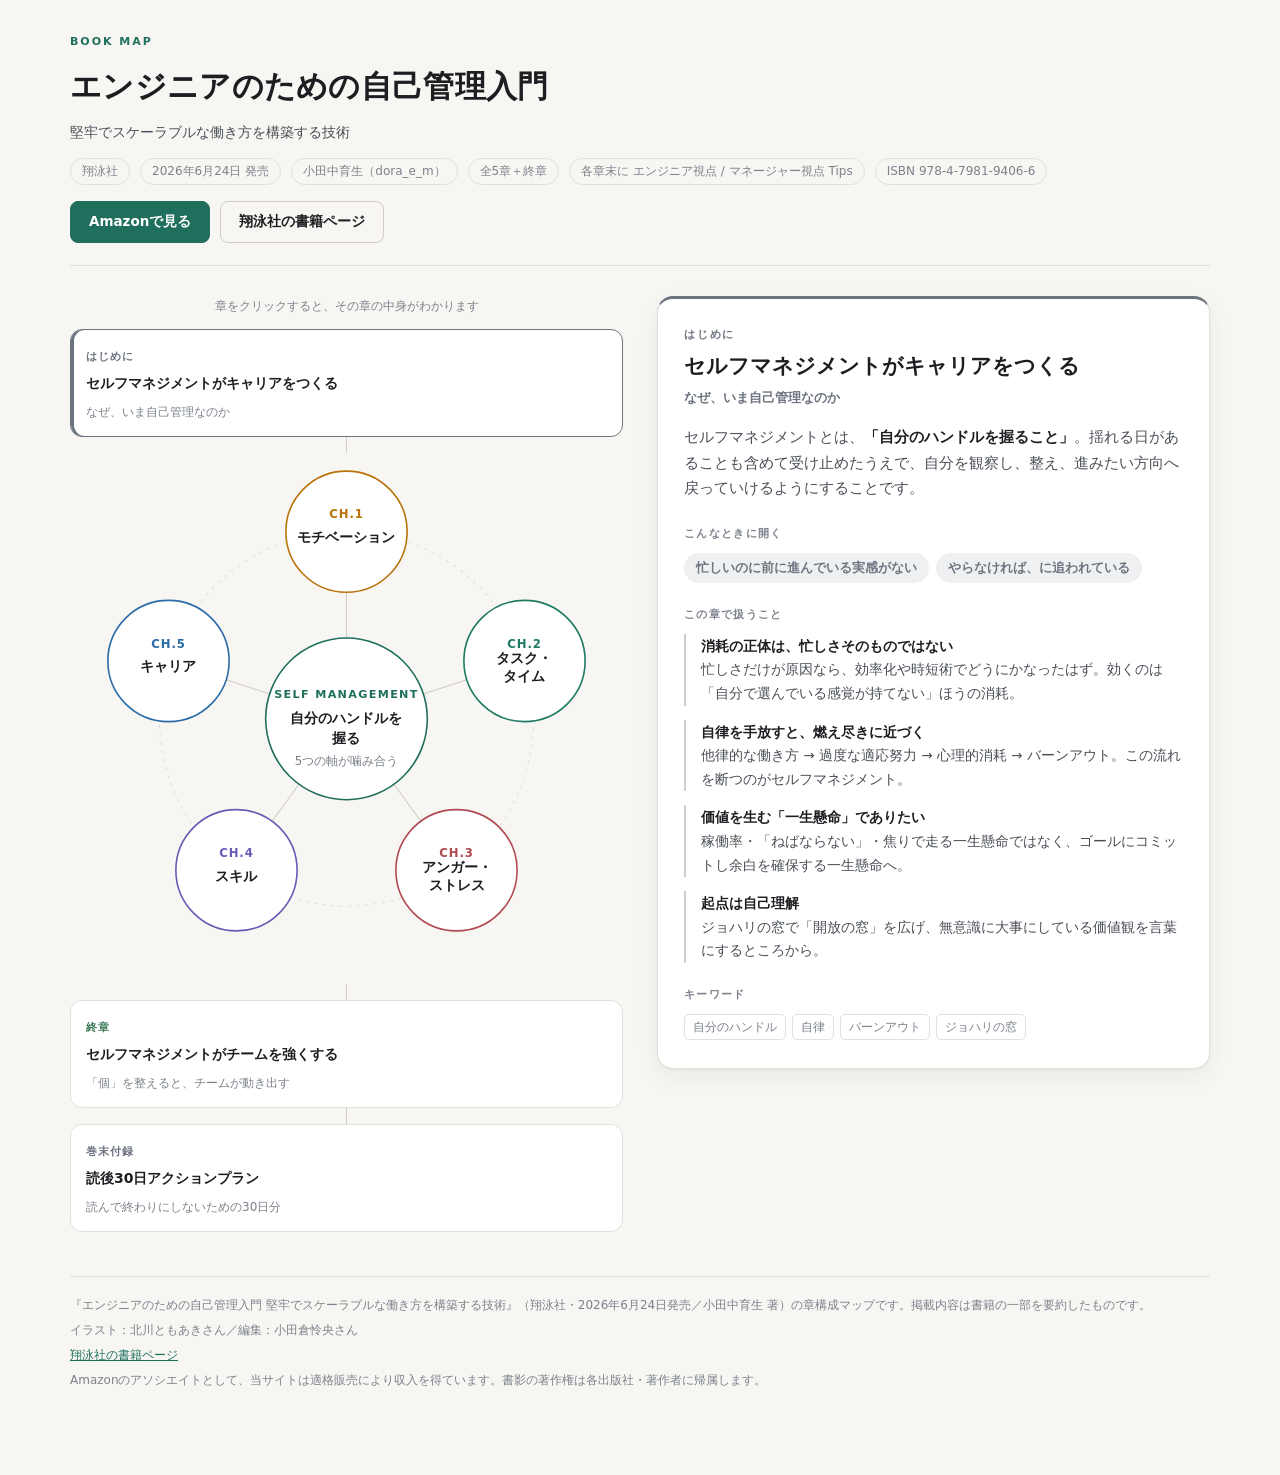
==== index.html @ 6f024fdb "各章の参考文献を掲載（各章2冊） 巻末参考文献のうち、各章の内容と最も結びつく2冊を掲載。 ISBNは国立国会図書館サーチAPIで引き、ASINに変換して 書影の実在を全件確認済み。  - 第1章 激" ====
<!doctype html>
<html lang="ja">
<head>
<meta charset="utf-8">
<meta name="viewport" content="width=device-width, initial-scale=1">
<title>エンジニアのための自己管理入門 ─ 章構成マップ</title>
<meta name="description" content="書籍『エンジニアのための自己管理入門』（翔泳社）の章構成を、クリックして辿れるマップにしました。いま一番痛いところから読む章を選べます。">
<meta property="og:type" content="website">
<meta property="og:title" content="エンジニアのための自己管理入門 ─ 章構成マップ">
<meta property="og:description" content="書籍『エンジニアのための自己管理入門』（翔泳社）の章構成を、クリックして辿れるマップにしました。いま一番痛いところから読む章を選べます。">
<meta name="twitter:card" content="summary_large_image">
<style>
  :root {
    --bg: #f7f6f3;
    --panel: #ffffff;
    --ink: #1c1e21;
    --ink-mid: #4a4f57;
    --ink-soft: #7c828c;
    --line: #e2e0da;
    --line-strong: #cfccc3;
    --accent: #1f6f5c;
    --shadow: 0 1px 2px rgba(28,30,33,.05), 0 8px 24px rgba(28,30,33,.06);

    --c1: #b97309;
    --c2: #1f7a63;
    --c3: #b04a52;
    --c4: #6a5bb5;
    --c5: #2b6ca8;
    --c0: #6d7480;
    --c6: #3d7a55;
  }
  @media (prefers-color-scheme: dark) {
    :root {
      --bg: #16181b;
      --panel: #1e2125;
      --ink: #eceef1;
      --ink-mid: #b8bec7;
      --ink-soft: #868d98;
      --line: #2e3339;
      --line-strong: #3d444c;
      --accent: #5fbfa3;
      --shadow: 0 1px 2px rgba(0,0,0,.3), 0 8px 24px rgba(0,0,0,.35);

      --c1: #e2a552;
      --c2: #5cbba0;
      --c3: #e08b92;
      --c4: #a496e8;
      --c5: #6faede;
      --c0: #a2a9b4;
      --c6: #79bd94;
    }
  }

  * { box-sizing: border-box; }
  html, body { margin: 0; padding: 0; }
  body {
    background: var(--bg);
    color: var(--ink);
    font-family: "Hiragino Kaku Gothic ProN", "Hiragino Sans", "Yu Gothic", "Noto Sans JP", system-ui, sans-serif;
    line-height: 1.75;
    -webkit-font-smoothing: antialiased;
  }

  .wrap { max-width: 1180px; margin: 0 auto; padding: 32px 20px 80px; }

  /* ---------- header ---------- */
  header { border-bottom: 1px solid var(--line); padding-bottom: 22px; margin-bottom: 30px; }
  .eyebrow {
    font-size: 11px; letter-spacing: .18em; text-transform: uppercase;
    color: var(--accent); font-weight: 700; margin: 0 0 8px;
  }
  h1 { font-size: clamp(22px, 3.4vw, 31px); margin: 0 0 6px; letter-spacing: .01em; }
  .tagline { color: var(--ink-mid); font-size: 14px; margin: 0 0 14px; }
  .meta { display: flex; flex-wrap: wrap; gap: 8px 10px; font-size: 12px; color: var(--ink-soft); }
  .meta span { border: 1px solid var(--line); border-radius: 999px; padding: 2px 11px; }

  .cta { display: flex; flex-wrap: wrap; gap: 10px; margin-top: 16px; }
  .btn {
    display: inline-block; text-decoration: none; font-size: 13.5px; font-weight: 600;
    padding: 8px 18px; border-radius: 8px;
    border: 1px solid var(--line-strong); color: var(--ink);
    transition: border-color .15s, transform .15s;
  }
  .btn:hover { border-color: var(--ink-soft); transform: translateY(-1px); }
  .btn-primary { background: var(--accent); border-color: var(--accent); color: #fff; }
  .btn-primary:hover { border-color: var(--accent); filter: brightness(1.08); }

  /* ---------- 引用書籍カード ---------- */
  .refs { display: grid; gap: 12px; margin: 0; padding: 0; list-style: none; }
  .ref {
    display: grid; grid-template-columns: 54px minmax(0,1fr); gap: 13px; align-items: start;
    text-decoration: none; color: inherit;
    border: 1px solid var(--line); border-radius: 10px; padding: 11px 13px;
    transition: border-color .15s, transform .15s;
  }
  .ref:hover { border-color: var(--dc); transform: translateY(-1px); }
  .ref img {
    width: 54px; height: auto; display: block; border-radius: 3px;
    background: var(--line);
    box-shadow: 0 1px 4px rgba(0,0,0,.18);
  }
  .ref-body { min-width: 0; }
  .ref-body > span { display: block; }
  .ref-title { font-size: 13.5px; font-weight: 600; line-height: 1.5; }
  .ref-by { font-size: 12px; color: var(--ink-soft); margin-top: 2px; }
  .ref-note { font-size: 12.5px; color: var(--ink-mid); margin-top: 5px; }
  .ref-go { font-size: 11.5px; color: var(--dc); font-weight: 600; margin-top: 5px; }
  .refs-none { font-size: 12.5px; color: var(--ink-soft); margin: 0; }

  /* ---------- layout ---------- */
  .cols { display: grid; grid-template-columns: minmax(0,1fr) minmax(0,1fr); gap: 34px; align-items: start; }
  @media (max-width: 900px) { .cols { grid-template-columns: 1fr; gap: 26px; } }

  .hint { font-size: 12px; color: var(--ink-soft); text-align: center; margin: 0 0 12px; }

  /* ---------- bookend pills ---------- */
  .bookend {
    display: block; width: 100%; text-align: left; cursor: pointer;
    background: var(--panel); border: 1px solid var(--line); border-radius: 12px;
    padding: 11px 15px; font: inherit; color: var(--ink);
    transition: border-color .15s, transform .15s;
  }
  .bookend:hover { border-color: var(--line-strong); transform: translateY(-1px); }
  .bookend[aria-pressed="true"] { border-color: var(--be); box-shadow: inset 3px 0 0 var(--be); }
  .bookend .bk-label { font-size: 11px; letter-spacing: .1em; color: var(--be); font-weight: 700; }
  .bookend .bk-title { font-size: 14px; font-weight: 600; }
  .bookend .bk-sub { font-size: 12px; color: var(--ink-soft); }
  .connector { width: 1px; height: 16px; background: var(--line-strong); margin: 0 auto; }

  /* ---------- svg map ---------- */
  .map { width: 100%; height: auto; display: block; overflow: visible; }
  .node { cursor: pointer; }
  .node .disc {
    fill: var(--panel); stroke: var(--nc); stroke-width: 1.5;
    transition: stroke-width .15s, fill .15s;
  }
  .node:hover .disc { stroke-width: 3; }
  .node.is-active .disc { fill: var(--nc); stroke-width: 3; }
  .node .num { fill: var(--nc); font-size: 11px; font-weight: 700; letter-spacing: .08em; }
  .node .name { fill: var(--ink); font-size: 13.5px; font-weight: 600; }
  .node.is-active .num, .node.is-active .name { fill: #fff; }
  .node:focus { outline: none; }
  .node:focus-visible .disc { stroke: var(--ink); stroke-width: 3; }
  .spoke { stroke: var(--line-strong); stroke-width: 1; }
  .spoke.is-active { stroke: var(--nc); stroke-width: 2; }
  .hub-ring { fill: none; stroke: var(--line); stroke-width: 1; stroke-dasharray: 3 5; }
  .hub-disc { fill: var(--panel); stroke: var(--accent); stroke-width: 1.5; }
  .hub-t1 { fill: var(--accent); font-size: 10.5px; font-weight: 700; letter-spacing: .12em; }
  .hub-t2 { fill: var(--ink); font-size: 13px; font-weight: 600; }
  .hub-t3 { fill: var(--ink-soft); font-size: 11px; }
  text { text-anchor: middle; dominant-baseline: middle; font-family: inherit; }

  /* ---------- detail panel ---------- */
  .detail {
    background: var(--panel); border: 1px solid var(--line); border-radius: 16px;
    padding: 26px 26px 28px; box-shadow: var(--shadow);
    border-top: 3px solid var(--dc);
  }
  @media (max-width: 900px) { .detail { padding: 22px 18px 24px; } }
  .d-label { font-size: 11px; letter-spacing: .16em; font-weight: 700; color: var(--dc); margin: 0 0 4px; }
  .d-title { font-size: 21px; margin: 0 0 2px; }
  .d-catch { font-size: 13px; color: var(--dc); margin: 0 0 16px; font-weight: 600; }
  .d-lead { font-size: 14.5px; color: var(--ink-mid); margin: 0 0 20px; }
  .d-lead strong { color: var(--ink); font-weight: 600; }

  .d-h { font-size: 11px; letter-spacing: .12em; font-weight: 700; color: var(--ink-soft); margin: 22px 0 10px; }
  .d-h:first-of-type { margin-top: 0; }

  .chips { display: flex; flex-wrap: wrap; gap: 7px; margin: 0 0 4px; padding: 0; list-style: none; }
  .chips li {
    font-size: 12.5px; padding: 4px 12px; border-radius: 999px;
    background: color-mix(in srgb, var(--dc) 11%, transparent);
    color: var(--dc); font-weight: 600;
  }

  .points { list-style: none; margin: 0; padding: 0; display: grid; gap: 14px; }
  .points li { padding-left: 15px; border-left: 2px solid color-mix(in srgb, var(--dc) 35%, transparent); }
  .points b { display: block; font-size: 14px; font-weight: 600; }
  .points span { display: block; font-size: 13.5px; color: var(--ink-mid); }

  .tags { display: flex; flex-wrap: wrap; gap: 6px; margin: 0; padding: 0; list-style: none; }
  .tags li {
    font-size: 11.5px; color: var(--ink-soft);
    border: 1px solid var(--line); border-radius: 5px; padding: 2px 8px;
  }

  .quote {
    margin: 20px 0 0; padding: 13px 16px; font-size: 13.5px; color: var(--ink-mid);
    background: color-mix(in srgb, var(--dc) 7%, transparent);
    border-radius: 10px;
  }
  .quote::before { content: "“"; color: var(--dc); font-weight: 700; margin-right: 2px; }
  .quote::after { content: "”"; color: var(--dc); font-weight: 700; margin-left: 2px; }

  footer {
    margin-top: 44px; padding-top: 18px; border-top: 1px solid var(--line);
    font-size: 12px; color: var(--ink-soft);
  }
  footer p { margin: 0 0 4px; }
  footer a { color: var(--accent); }
</style>
</head>
<body>
<div class="wrap">

<header>
  <p class="eyebrow">Book Map</p>
  <h1>エンジニアのための自己管理入門</h1>
  <p class="tagline">堅牢でスケーラブルな働き方を構築する技術</p>
  <div class="meta">
    <span>翔泳社</span>
    <span>2026年6月24日 発売</span>
    <span>小田中育生（dora_e_m）</span>
    <span>全5章＋終章</span>
    <span>各章末に エンジニア視点 / マネージャー視点 Tips</span>
    <span>ISBN 978-4-7981-9406-6</span>
  </div>
  <div class="cta">
    <a class="btn btn-primary" id="buyLink" href="#" rel="noopener">Amazonで見る</a>
    <a class="btn" href="https://www.shoeisha.co.jp/book/detail/9784798194066" rel="noopener">翔泳社の書籍ページ</a>
  </div>
</header>

<div class="cols">
  <!-- ============ 左：構造マップ ============ -->
  <div>
    <p class="hint">章をクリックすると、その章の中身がわかります</p>

    <button class="bookend" data-key="intro" aria-pressed="false" style="--be: var(--c0)">
      <span class="bk-label">はじめに</span><br>
      <span class="bk-title">セルフマネジメントがキャリアをつくる</span><br>
      <span class="bk-sub">なぜ、いま自己管理なのか</span>
    </button>
    <div class="connector"></div>

    <svg class="map" viewBox="0 0 520 500" role="group" aria-label="第1章から第5章の関係図">
      <circle class="hub-ring" cx="260" cy="250" r="176"/>
      <g id="spokes"></g>

      <circle class="hub-disc" cx="260" cy="250" r="76"/>
      <text class="hub-t1" x="260" y="228">SELF MANAGEMENT</text>
      <text class="hub-t2" x="260" y="250">自分のハンドルを</text>
      <text class="hub-t2" x="260" y="269">握る</text>
      <text class="hub-t3" x="260" y="290">5つの軸が噛み合う</text>

      <g id="nodes"></g>
    </svg>

    <div class="connector"></div>
    <button class="bookend" data-key="final" aria-pressed="false" style="--be: var(--c6)">
      <span class="bk-label">終章</span><br>
      <span class="bk-title">セルフマネジメントがチームを強くする</span><br>
      <span class="bk-sub">「個」を整えると、チームが動き出す</span>
    </button>
    <div class="connector"></div>
    <button class="bookend" data-key="appendix" aria-pressed="false" style="--be: var(--c0)">
      <span class="bk-label">巻末付録</span><br>
      <span class="bk-title">読後30日アクションプラン</span><br>
      <span class="bk-sub">読んで終わりにしないための30日分</span>
    </button>
  </div>

  <!-- ============ 右：詳細 ============ -->
  <div>
    <article class="detail" id="detail" aria-live="polite"></article>
  </div>
</div>

<footer>
  <p>『エンジニアのための自己管理入門 堅牢でスケーラブルな働き方を構築する技術』（翔泳社・2026年6月24日発売／小田中育生 著）の章構成マップです。掲載内容は書籍の一部を要約したものです。</p>
  <p>イラスト：北川ともあきさん／編集：小田倉怜央さん</p>
  <p><a href="https://www.shoeisha.co.jp/book/detail/9784798194066" rel="noopener">翔泳社の書籍ページ</a></p>
  <p>Amazonのアソシエイトとして、当サイトは適格販売により収入を得ています。書影の著作権は各出版社・著作者に帰属します。</p>
</footer>

</div>

<script>
/* ============================================================
   Amazon リンク
   ------------------------------------------------------------
   AMAZON_TAG を空文字にすると、タグなしの通常リンクになります。
   ============================================================ */
const AMAZON_TAG = "doraem00-22";
const BOOK_ASIN  = "4798194069";   // エンジニアのための自己管理入門

const amazonUrl = asin =>
  `https://www.amazon.co.jp/dp/${asin}` + (AMAZON_TAG ? `?tag=${AMAZON_TAG}` : "");
const coverUrl = asin =>
  `https://m.media-amazon.com/images/P/${asin}.09._SCLZZZZZZZ_.jpg`;

document.getElementById("buyLink").href = amazonUrl(BOOK_ASIN);

/* ============================================================
   各章の背景にある本
   ------------------------------------------------------------
   asin  … Amazon の商品URL末尾 (/dp/XXXXXXXXXX)。書影もこれで引きます
   note  … その章とどう繋がるかの一行
   ============================================================ */
const REFS = {
  ch1: [
    { asin: "4760822836", title: "激動社会の中の自己効力",
      by: "アルバート・バンデューラ 編／本明寛・野口京子 監訳（金子書房）",
      note: "「自分にはできる」という感覚が行動を決める。モチベーションを扱う土台になる自己効力感の原典。" },
    { asin: "479818473X", title: "アジャイルチームによる目標づくりガイドブック",
      by: "小田中育生 著（翔泳社）",
      note: "著者の前著。個人OKRに自分のWillを紐づける話は、ここから地続き。" }
  ],
  ch2: [
    { asin: "4822281116", title: "ゆとりの法則 ─ 誰も書かなかったプロジェクト管理の誤解",
      by: "トム・デマルコ 著／伊豆原弓 訳（日経BP）",
      note: "「余白は怠惰ではない。変化に追随するための投資である」— 余白のデザインの下敷き。" },
    { asin: "4001141272", title: "モモ",
      by: "ミヒャエル・エンデ 著／大島かおり 訳（岩波少年文庫）",
      note: "時間どろぼうに時間を奪われる物語。「時間がない」の正体を考える出発点。" }
  ],
  ch3: [
    { asin: "4760838090", title: "理性感情行動療法",
      by: "アルバート・エリス 著／野口京子 訳（金子書房）",
      note: "出来事と受け取り方を切り分けるABC理論の原典。感情の出どころを探る章の背骨。" },
    { asin: "4794221789", title: "マインドセット ─「やればできる!」の研究",
      by: "キャロル・S・ドゥエック 著／今西康子 訳（草思社）",
      note: "しなやかマインドセット。失敗を認めたうえで戻ってこられる、レジリエンスの考え方につながる。" }
  ],
  ch4: [
    { asin: "4274067939", title: "情熱プログラマー ─ ソフトウェア開発者の幸せな生き方",
      by: "チャド・ファウラー 著／でびあんぐる 監訳（オーム社）",
      note: "学び続ける姿勢を、キャリアの実践として描いた一冊。「なんで動くんだっけ？」を問い続ける態度。" },
    { asin: "4814401140", title: "エンジニアリング統括責任者の手引き ─ 組織を成功に導く技術リーダーシップ",
      by: "Will Larson 著／島田浩二 訳（オライリー・ジャパン）",
      note: "スキルの階段を上がった先で何が待つか。段階が上がるほど不安が増す構造を、役割の側から捉え直せる。" }
  ],
  ch5: [
    { asin: "4782800843", title: "状況に埋め込まれた学習 ─ 正統的周辺参加",
      by: "ジーン・レイヴ／エティエンヌ・ウェンガー 著／佐伯胖 訳（産業図書）",
      note: "学びは共同体への参加として起きる。他者との関わりがキャリアを形づくる、という見方の出どころ。" },
    { asin: "4413096843", title: "自分の中に毒を持て ─ あなたは“常識人間”を捨てられるか",
      by: "岡本太郎 著（青春出版社）",
      note: "安全な道を選ばず、危険なほうへ賭ける。川下り型のキャリアに要る「飛び込む勇気」の書。" }
  ],
  final: [
    { asin: "4798168793", title: "アジャイルなチームをつくるふりかえりガイドブック",
      by: "森一樹 著（翔泳社）",
      note: "チームの自己管理力を高める中心にあるのが、ふりかえり。その実践の手引き。" }
  ],
  intro: [], appendix: []
};

const CHAPTERS = [
  {
    key: "ch1", n: 1, color: "var(--c1)",
    label: "第 1 章", short: "モチベーション",
    title: "モチベーションマネジメント",
    catch: "ワクワクを燃料に、成長ループを回す",
    lead: "モチベーションは「上がるもの」ではなく<strong>「取り扱うもの」</strong>。精神論ではなく、成果の“質”を左右する土台として扱います。",
    when: ["やる気が出ない", "何のために頑張っているか見えない"],
    points: [
      ["量ではなく「質」に効く", "決められた作業をこなすだけならモチベーションはあまり効かない。正解のない問いを解き、学び続け、協働する仕事だからこそ燃料が要る。"],
      ["源泉は人それぞれ、状況でも変わる", "内発（好奇心・成長実感・意味・自律）と外発（報酬・承認・評価）。ERG理論のとおり、置かれた状況でも引っぱられる欲求は動く。"],
      ["サイクルとして設計する", "目的 → 誘引 → 摩擦 → ふりかえり。上がるのを待つのではなく、続く仕組みをつくる。"],
      ["明日からのTips", "欲求を言葉にする／個人OKRに自分のWillを紐づける／小さなWinを設計する。"]
    ],
    tags: ["内発的動機", "外発的動機", "ERG理論", "個人OKR", "小さなWin"]
  },
  {
    key: "ch2", n: 2, color: "var(--c2)",
    label: "第 2 章", short: "タスク・タイム",
    title: "タスク・タイムマネジメント",
    catch: "余白をデザインする技術",
    lead: "タイムマネジメントは時間術ではなく<strong>「余白のデザイン」</strong>。燃料があっても、道が渋滞していれば前に進めません。",
    when: ["時間が奪われている", "一日終わって何もやり遂げていない"],
    points: [
      ["道が渋滞する3つの要因", "予定で埋め尽くされた一日／兼務によるスイッチングコスト／止まらないチャットの割り込み。"],
      ["時間どろぼうは、外からも内からも来る", "外＝あなぼこ小僧・ピコピコ忍者・ツァイガルニク夫。内＝居座りゴブリン・スクロール魔女・チリ積婆。"],
      ["退治法は2系統", "外には環境設計（通知オフの時間・カレンダーのデフラグ・WIP＝1）、内には習慣設計（タイムボクシング・タスクの細分化・やめる勇気）。"],
      ["リソース効率 vs フロー効率", "稼働率100%を追うと変化で一気に詰まる。WIPを絞り余白を残すほうが、長距離では結果として速い。"],
      ["余白が生む3つの価値", "変化への適応／創造性の獲得／燃え尽きの回避。生まれた余白を、また新しいタスクで埋めない。"],
      ["本にある武器", "GTD（5ステップ）／アイゼンハワーマトリクス／移譲（6ステップ）。"]
    ],
    tags: ["余白のデザイン", "WIP", "フロー効率", "カレンダーのデフラグ", "GTD", "アイゼンハワーマトリクス"],
    quote: "余白は怠惰ではない。変化に追随するための投資である（T. デマルコ『ゆとりの法則』）"
  },
  {
    key: "ch3", n: 3, color: "var(--c3)",
    label: "第 3 章", short: "アンガー・ストレス",
    title: "アンガー・ストレスマネジメント",
    catch: "ゴキゲンと、しなやかな回復力",
    lead: "怒りとストレスは表裏一体。<strong>短期の感情の反応</strong>と<strong>中長期の心身の状態</strong>、どちらも「自己調整」という同じゴールを向いています。",
    when: ["イライラしやすい", "燃え尽きそう", "休んでも回復しない"],
    points: [
      ["怒りは二次感情である", "怒りの前には必ず一次感情がある。悲しみ・失望・不安・無力感。だから問う——「怒りの奥で、何が傷ついた？」"],
      ["感情の出どころを探る", "ABC理論で出来事と受け取り方を切り分け、リフレーミングで捉え直す。突き動かされそうなら、まず6秒待つ。"],
      ["コーピングは2種類", "問題焦点型（優先度の見直し・話し合い・リソース調整）と情動焦点型（深呼吸・音楽・雑談・書き出す）。高ぶっているときは、まず情動焦点型から。"],
      ["レジリエンスは鋼ではなく、竹", "何があっても動じない強さではなく、辛さや失敗を認めたうえで元に戻れるしなやかさ。"],
      ["ゴキゲンは戦略である", "拡張形成理論のとおり、ポジティブ感情は思考と行動の幅を広げる。心理的安全性は“ぬるま湯”ではなく、率直に話し健全に衝突できる土壌。"],
      ["燃え尽きの兆候を知る", "消耗／シニシズム／効力感の低下。効率化したのに消耗している人ほど、ここが効く。"]
    ],
    tags: ["二次感情", "6秒ルール", "ABC理論", "リフレーミング", "コーピング", "レジリエンス", "拡張形成理論"]
  },
  {
    key: "ch4", n: 4, color: "var(--c4)",
    label: "第 4 章", short: "スキル",
    title: "スキルマネジメント",
    catch: "学び続ける姿勢を整える",
    lead: "私たちは学び続ける生き物。ただし<strong>成長は直線ではありません</strong>。停滞も不安も、進んでいる証として扱えるようにします。",
    when: ["学びが積み上がらない", "手応えがない", "AIに頼ると学べない気がする"],
    points: [
      ["プラトー（高原状態）も成長の一部", "成果は出ているのに手応えがない時期は誰にでも訪れる。学ぶほど、知らないことが増えていく。"],
      ["学習の5段階で現在地を知る", "無意識的無能 → 意識的無能 → 意識的有能 → 無意識的有能 → 伝授可能な熟達。段階が上がるほど自信は揺らぐ（ダニング＝クルーガー効果）。"],
      ["AI時代こそ「なんで動くんだっけ？」", "答えが速く手に入るからこそ、問いを立てる側に回る。"],
      ["成長を仕組み化する", "把握 → 目標 → 実践 → ふりかえり。"],
      ["学びを阻む8つの壁", "忙しさ／情報過多／人間関係／変化への抵抗／感情／意味づけ／エネルギー／組織文化。この壁を越えるとき、第1〜3章のマネジメントが効いてくる。"]
    ],
    tags: ["プラトー", "学習の5段階", "ダニング＝クルーガー効果", "ふりかえり", "8つの壁"]
  },
  {
    key: "ch5", n: 5, color: "var(--c5)",
    label: "第 5 章", short: "キャリア",
    title: "キャリアマネジメント",
    catch: "羅針盤を片手に、自分の旅路を歩む",
    lead: "キャリアは固定された目的地ではなく、<strong>進む過程で形を変える生きた羅針盤</strong>。「10年後どうなりたいか」に詰まる人のための章です。",
    when: ["この先どうしたいか分からない", "転職・役割変更で軸が揺らいでいる"],
    points: [
      ["キャリアを描く、2つの型", "山登り型（目標から逆算し計画的に登る）と川下り型（流れに乗り、訪れた機会を掴む）。優劣はなく、フェーズによって行き来する。"],
      ["偶然をチャンスに変える5つの行動特性", "計画的偶発性理論（Krumboltzら）— 好奇心・持続性・柔軟性・楽観性・リスクを取る。偶然は待っていても訪れない。"],
      ["キャリアの軸は、自分の中にある", "スキル（Can）／価値観（大切にしたいこと）／動機（Will）。方向が途中で変わるのは、悪いことじゃない。"],
      ["他者との関わりが形をつくる", "マネージングアップ、正統的周辺参加。キャリアは一人では織り上がらない。"],
      ["立てて、定期点検する", "キャリアのOKRを置き、シングルループ／ダブルループで見直す。"]
    ],
    tags: ["山登り型", "川下り型", "計画的偶発性理論", "Will/Can/価値観", "マネージングアップ", "キャリアOKR"],
    quote: "キャリアは積み上げるものではなく、織り上げるもの"
  }
];

const EXTRAS = {
  intro: {
    key: "intro", color: "var(--c0)", label: "はじめに",
    title: "セルフマネジメントがキャリアをつくる",
    catch: "なぜ、いま自己管理なのか",
    lead: "セルフマネジメントとは、<strong>「自分のハンドルを握ること」</strong>。揺れる日があることも含めて受け止めたうえで、自分を観察し、整え、進みたい方向へ戻っていけるようにすることです。",
    when: ["忙しいのに前に進んでいる実感がない", "やらなければ、に追われている"],
    points: [
      ["消耗の正体は、忙しさそのものではない", "忙しさだけが原因なら、効率化や時短術でどうにかなったはず。効くのは「自分で選んでいる感覚が持てない」ほうの消耗。"],
      ["自律を手放すと、燃え尽きに近づく", "他律的な働き方 → 過度な適応努力 → 心理的消耗 → バーンアウト。この流れを断つのがセルフマネジメント。"],
      ["価値を生む「一生懸命」でありたい", "稼働率・「ねばならない」・焦りで走る一生懸命ではなく、ゴールにコミットし余白を確保する一生懸命へ。"],
      ["起点は自己理解", "ジョハリの窓で「開放の窓」を広げ、無意識に大事にしている価値観を言葉にするところから。"]
    ],
    tags: ["自分のハンドル", "自律", "バーンアウト", "ジョハリの窓"]
  },
  final: {
    key: "final", color: "var(--c6)", label: "終 章",
    title: "セルフマネジメントがチームを強くする",
    catch: "「個」を整えると、チームが動き出す",
    lead: "自分のハンドルを握れる人が集まると、チームは<strong>自ら動くチーム</strong>に変わる。個人の技術で終わらせず、チーム文化まで描くのが本書の特徴です。",
    when: ["チームに「整える文化」を作りたいEM・リーダー", "メンバーに自分の整え方を伝えたい人"],
    points: [
      ["5つの軸は、そのままチームに波及する", "モチベ＝「やらされる」が消える／余白＝変化への対応力と創造性／感情＝健全な衝突が学びに転化／学び＝暗黙知が組織の資産に／キャリア＝一人ひとりの軸がチームの多様性を支える。"],
      ["自己管理型チームという考え方", "スクラムガイド2020の「自己管理型チーム」。チームもまた一つの「個」として整えられる。"],
      ["チームの自己管理力を高める", "ワーキングアグリーメント／ラーニングセッション／ふりかえり。"],
      ["ゴキゲンは伝染する", "マネージャーの状態が、そのままチームの状態をつくる。だから、まず自分を整える。"]
    ],
    tags: ["自己管理型チーム", "ワーキングアグリーメント", "ふりかえり", "心理的安全性"]
  },
  appendix: {
    key: "appendix", color: "var(--c0)", label: "巻末付録",
    title: "読後30日アクションプラン",
    catch: "読んで終わりにしないための30日分",
    lead: "巻末に<strong>30日分の具体アクション</strong>を収録。「今日から」を「続く」に変えるための仕掛けです。",
    when: ["読んだのに何も変わらなかった経験がある"],
    points: [
      ["パーソナルユーザーストーリー", "自分を「ユーザー」として捉え、自分への要望を書き出す。"],
      ["ムービングモチベーター", "何が自分を動かすのかを、カードで可視化する。"],
      ["満足ヒストグラム", "チームの満足度を見える化する。"],
      ["各章末のTipsとセットで", "エンジニア視点／マネージャー視点のTipsが章末にあり、自分の立場に合わせて取り入れられる。"]
    ],
    tags: ["30日", "パーソナルユーザーストーリー", "ムービングモチベーター", "満足ヒストグラム"]
  }
};

/* ---------- SVG map generation ---------- */
const CX = 260, CY = 250, R = 176, NR = 57;
const spokesEl = document.getElementById("spokes");
const nodesEl  = document.getElementById("nodes");
const NS = "http://www.w3.org/2000/svg";

CHAPTERS.forEach((ch, i) => {
  const a = (-90 + i * 72) * Math.PI / 180;
  const x = CX + R * Math.cos(a), y = CY + R * Math.sin(a);

  const line = document.createElementNS(NS, "line");
  line.setAttribute("class", "spoke");
  line.setAttribute("x1", CX + 76 * Math.cos(a));
  line.setAttribute("y1", CY + 76 * Math.sin(a));
  line.setAttribute("x2", x - NR * Math.cos(a));
  line.setAttribute("y2", y - NR * Math.sin(a));
  line.style.setProperty("--nc", ch.color);
  line.dataset.key = ch.key;
  spokesEl.appendChild(line);

  const g = document.createElementNS(NS, "g");
  g.setAttribute("class", "node");
  g.setAttribute("tabindex", "0");
  g.setAttribute("role", "button");
  g.setAttribute("aria-label", ch.label + " " + ch.title);
  g.style.setProperty("--nc", ch.color);
  g.dataset.key = ch.key;

  const c = document.createElementNS(NS, "circle");
  c.setAttribute("class", "disc");
  c.setAttribute("cx", x); c.setAttribute("cy", y); c.setAttribute("r", NR);
  g.appendChild(c);

  const t1 = document.createElementNS(NS, "text");
  t1.setAttribute("class", "num"); t1.setAttribute("x", x); t1.setAttribute("y", y - 16);
  t1.textContent = "CH." + ch.n;
  g.appendChild(t1);

  ch.short.split("・").forEach((part, k, arr) => {
    const t = document.createElementNS(NS, "text");
    t.setAttribute("class", "name");
    t.setAttribute("x", x);
    t.setAttribute("y", y + 6 + k * 17 - (arr.length - 1) * 8);
    t.textContent = arr.length > 1 && k < arr.length - 1 ? part + "・" : part;
    g.appendChild(t);
  });

  nodesEl.appendChild(g);
});

/* ---------- rendering ---------- */
const ALL = {};
CHAPTERS.forEach(c => ALL[c.key] = c);
Object.assign(ALL, EXTRAS);

const detail = document.getElementById("detail");

function renderRefs(key) {
  const list = REFS[key] || [];
  if (!list.length) return "";
  return `
    <p class="d-h">この章の背景にある本</p>
    <ul class="refs">${list.map(r => `
      <li><a class="ref" href="${amazonUrl(r.asin)}" rel="noopener sponsored" target="_blank">
        <img src="${coverUrl(r.asin)}" alt="" loading="lazy" onerror="this.style.visibility='hidden'">
        <span class="ref-body">
          <span class="ref-title">${r.title}</span>
          <span class="ref-by">${r.by}</span>
          ${r.note ? `<span class="ref-note">${r.note}</span>` : ""}
          <span class="ref-go">Amazonで見る →</span>
        </span>
      </a></li>`).join("")}</ul>`;
}

function render(key) {
  const d = ALL[key];
  detail.style.setProperty("--dc", d.color);
  detail.innerHTML = `
    <p class="d-label">${d.label}</p>
    <h2 class="d-title">${d.title}</h2>
    <p class="d-catch">${d.catch}</p>
    <p class="d-lead">${d.lead}</p>

    <p class="d-h">こんなときに開く</p>
    <ul class="chips">${d.when.map(w => `<li>${w}</li>`).join("")}</ul>

    <p class="d-h">この章で扱うこと</p>
    <ul class="points">${d.points.map(([h, b]) => `<li><b>${h}</b><span>${b}</span></li>`).join("")}</ul>

    ${d.quote ? `<p class="quote">${d.quote}</p>` : ""}

    <p class="d-h">キーワード</p>
    <ul class="tags">${d.tags.map(t => `<li>${t}</li>`).join("")}</ul>

    ${renderRefs(key)}
  `;

  document.querySelectorAll(".node").forEach(n =>
    n.classList.toggle("is-active", n.dataset.key === key));
  document.querySelectorAll(".spoke").forEach(s =>
    s.classList.toggle("is-active", s.dataset.key === key));
  document.querySelectorAll(".bookend").forEach(b =>
    b.setAttribute("aria-pressed", String(b.dataset.key === key)));
}

document.querySelectorAll(".node, .bookend").forEach(el => {
  el.addEventListener("click", () => render(el.dataset.key));
  el.addEventListener("keydown", e => {
    if (e.key === "Enter" || e.key === " ") { e.preventDefault(); render(el.dataset.key); }
  });
});

render("intro");
</script>
</body>
</html>
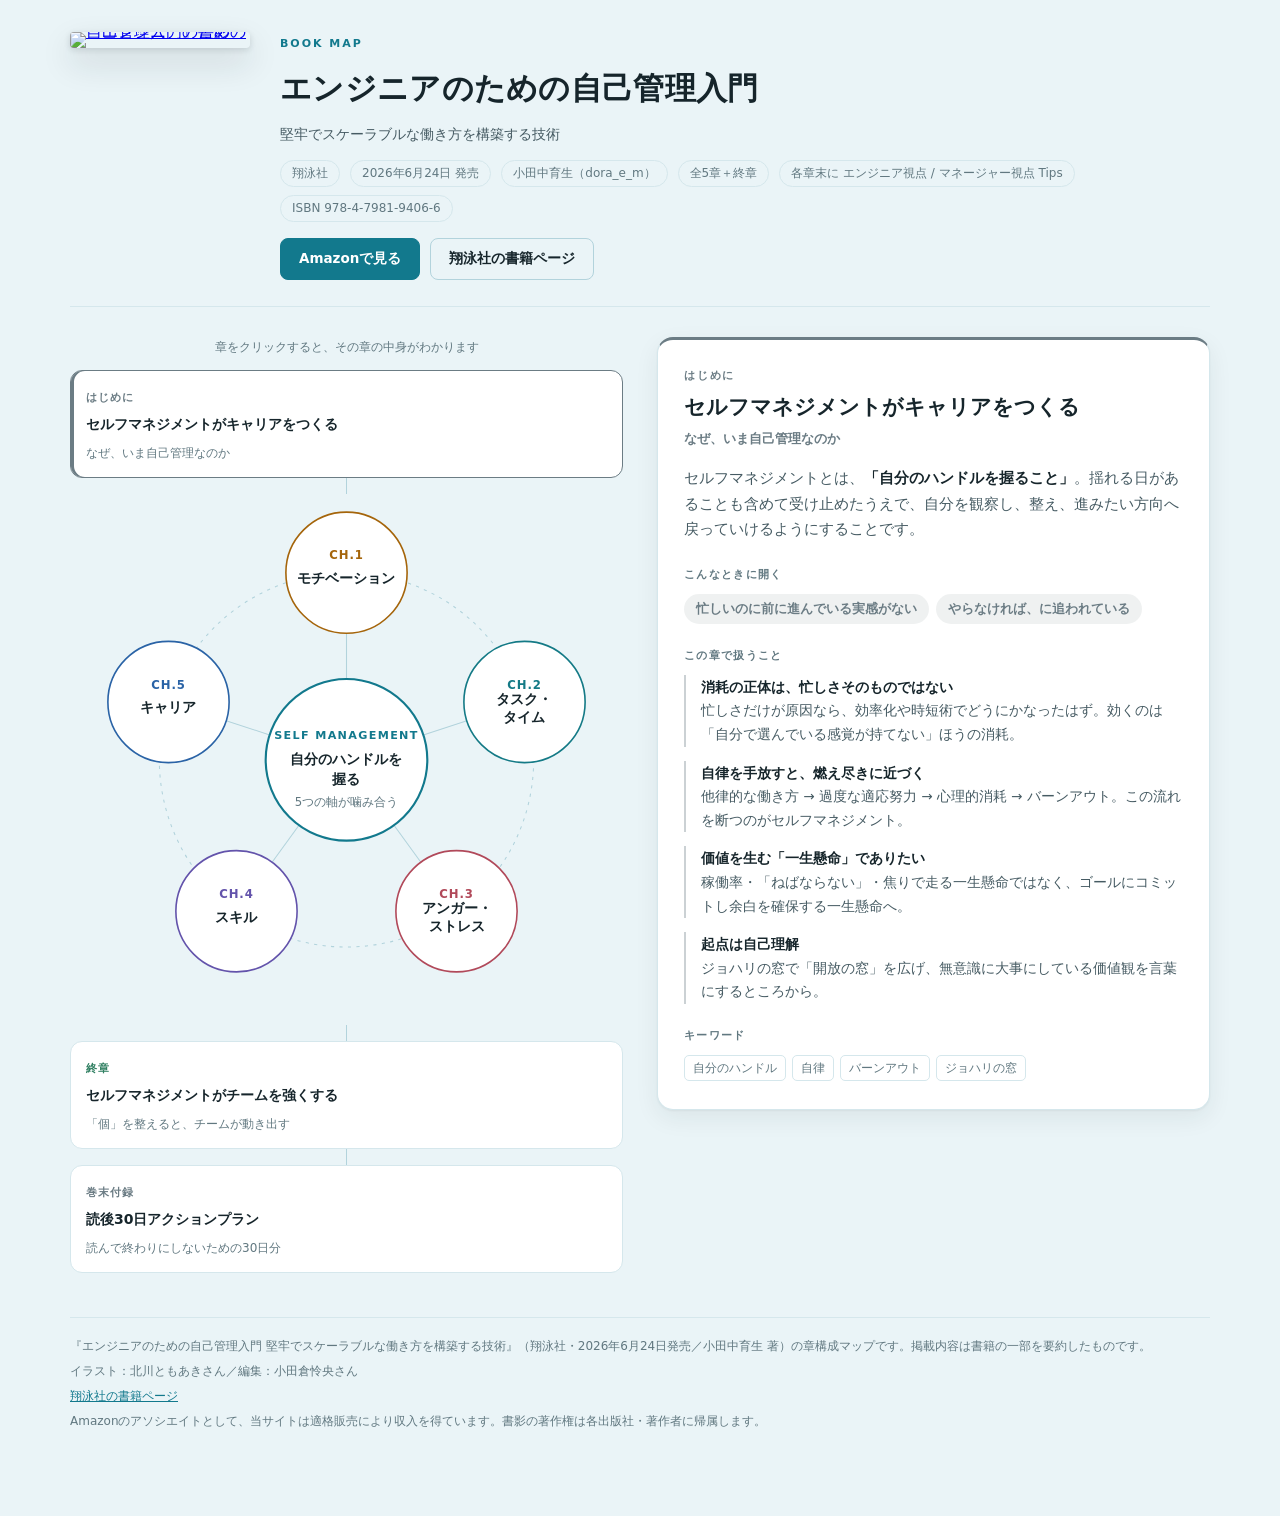
==== commit 2c0a2549: "トップに書影を掲載し、配色を書籍カバーに合わせる - ヘッダーをヒーロー構成に変更し、書影を掲載（Amazonリンク付き） - 配色をカバーから採取した #64C4D2 基準に変更   ライト: 淡い" ====
--- a/index.html
+++ b/index.html
@@ -10,44 +10,52 @@
 <meta property="og:description" content="書籍『エンジニアのための自己管理入門』（翔泳社）の章構成を、クリックして辿れるマップにしました。いま一番痛いところから読む章を選べます。">
 <meta name="twitter:card" content="summary_large_image">
 <style>
+  /* ------------------------------------------------------------
+     配色は書籍カバーから採取。
+     地の色 #64C4D2 ／ 白 ／ 墨色 の3色構成を基準にしている。
+     ------------------------------------------------------------ */
   :root {
-    --bg: #f7f6f3;
+    --cover: #64C4D2;          /* カバーの地の色そのもの */
+
+    --bg: #eaf4f7;
     --panel: #ffffff;
-    --ink: #1c1e21;
-    --ink-mid: #4a4f57;
-    --ink-soft: #7c828c;
-    --line: #e2e0da;
-    --line-strong: #cfccc3;
-    --accent: #1f6f5c;
-    --shadow: 0 1px 2px rgba(28,30,33,.05), 0 8px 24px rgba(28,30,33,.06);
-
-    --c1: #b97309;
-    --c2: #1f7a63;
-    --c3: #b04a52;
-    --c4: #6a5bb5;
-    --c5: #2b6ca8;
-    --c0: #6d7480;
-    --c6: #3d7a55;
+    --ink: #16252b;
+    --ink-mid: #465b63;
+    --ink-soft: #617880;
+    --line: #d5e7ec;
+    --line-strong: #b2d3dc;
+    --accent: #12798d;         /* #64C4D2 を文字色として使える濃度まで落としたもの */
+    --on-accent: #ffffff;      /* アクセント色・章の色の上に載せる文字色 */
+    --shadow: 0 1px 2px rgba(22,37,43,.05), 0 8px 24px rgba(22,37,43,.07);
+
+    --c1: #a5650b;
+    --c2: #147a86;
+    --c3: #b1495a;
+    --c4: #6353ab;
+    --c5: #2a63a6;
+    --c0: #6b7c84;
+    --c6: #2f7f61;
   }
   @media (prefers-color-scheme: dark) {
     :root {
-      --bg: #16181b;
-      --panel: #1e2125;
-      --ink: #eceef1;
-      --ink-mid: #b8bec7;
-      --ink-soft: #868d98;
-      --line: #2e3339;
-      --line-strong: #3d444c;
-      --accent: #5fbfa3;
-      --shadow: 0 1px 2px rgba(0,0,0,.3), 0 8px 24px rgba(0,0,0,.35);
-
-      --c1: #e2a552;
-      --c2: #5cbba0;
-      --c3: #e08b92;
-      --c4: #a496e8;
-      --c5: #6faede;
-      --c0: #a2a9b4;
-      --c6: #79bd94;
+      --bg: #0e1a1f;
+      --panel: #15252b;
+      --ink: #e7f1f4;
+      --ink-mid: #b0c5cc;
+      --ink-soft: #7d959d;
+      --line: #22383f;
+      --line-strong: #33505a;
+      --accent: #64C4D2;       /* 暗所ではカバーの色をそのまま使える */
+      --on-accent: #0e1a1f;    /* 明るい色の上なので、文字は逆に濃色にする */
+      --shadow: 0 1px 2px rgba(0,0,0,.32), 0 8px 24px rgba(0,0,0,.4);
+
+      --c1: #e0a555;
+      --c2: #5cc0cd;
+      --c3: #e28c99;
+      --c4: #a294e6;
+      --c5: #6fa8e0;
+      --c0: #9fb0b8;
+      --c6: #63c2a0;
     }
   }
 
@@ -64,7 +72,20 @@
   .wrap { max-width: 1180px; margin: 0 auto; padding: 32px 20px 80px; }
 
   /* ---------- header ---------- */
-  header { border-bottom: 1px solid var(--line); padding-bottom: 22px; margin-bottom: 30px; }
+  header { border-bottom: 1px solid var(--line); padding-bottom: 26px; margin-bottom: 30px; }
+
+  .hero { display: grid; grid-template-columns: 180px minmax(0,1fr); gap: 30px; align-items: start; }
+  .hero-cover { display: block; line-height: 0; border-radius: 4px; }
+  .hero-cover img {
+    width: 100%; height: auto; border-radius: 4px;
+    box-shadow: 0 2px 6px rgba(22,37,43,.14), 0 14px 32px rgba(22,37,43,.16);
+    transition: transform .18s;
+  }
+  .hero-cover:hover img { transform: translateY(-3px); }
+  .hero-body { min-width: 0; padding-top: 2px; }
+  @media (max-width: 700px) {
+    .hero { grid-template-columns: 116px minmax(0,1fr); gap: 18px; }
+  }
   .eyebrow {
     font-size: 11px; letter-spacing: .18em; text-transform: uppercase;
     color: var(--accent); font-weight: 700; margin: 0 0 8px;
@@ -82,7 +103,7 @@
     transition: border-color .15s, transform .15s;
   }
   .btn:hover { border-color: var(--ink-soft); transform: translateY(-1px); }
-  .btn-primary { background: var(--accent); border-color: var(--accent); color: #fff; }
+  .btn-primary { background: var(--accent); border-color: var(--accent); color: var(--on-accent); }
   .btn-primary:hover { border-color: var(--accent); filter: brightness(1.08); }
 
   /* ---------- 引用書籍カード ---------- */
@@ -138,13 +159,13 @@
   .node.is-active .disc { fill: var(--nc); stroke-width: 3; }
   .node .num { fill: var(--nc); font-size: 11px; font-weight: 700; letter-spacing: .08em; }
   .node .name { fill: var(--ink); font-size: 13.5px; font-weight: 600; }
-  .node.is-active .num, .node.is-active .name { fill: #fff; }
+  .node.is-active .num, .node.is-active .name { fill: var(--on-accent); }
   .node:focus { outline: none; }
   .node:focus-visible .disc { stroke: var(--ink); stroke-width: 3; }
   .spoke { stroke: var(--line-strong); stroke-width: 1; }
   .spoke.is-active { stroke: var(--nc); stroke-width: 2; }
-  .hub-ring { fill: none; stroke: var(--line); stroke-width: 1; stroke-dasharray: 3 5; }
-  .hub-disc { fill: var(--panel); stroke: var(--accent); stroke-width: 1.5; }
+  .hub-ring { fill: none; stroke: var(--line-strong); stroke-width: 1; stroke-dasharray: 3 5; }
+  .hub-disc { fill: var(--panel); stroke: var(--accent); stroke-width: 2; }
   .hub-t1 { fill: var(--accent); font-size: 10.5px; font-weight: 700; letter-spacing: .12em; }
   .hub-t2 { fill: var(--ink); font-size: 13px; font-weight: 600; }
   .hub-t3 { fill: var(--ink-soft); font-size: 11px; }
@@ -204,6 +225,12 @@
 <div class="wrap">
 
 <header>
+  <div class="hero">
+  <a class="hero-cover" id="coverLink" href="#" rel="noopener">
+    <img src="https://m.media-amazon.com/images/P/4798194069.09._SCLZZZZZZZ_.jpg"
+         alt="『エンジニアのための自己管理入門』書影" width="352" height="500">
+  </a>
+  <div class="hero-body">
   <p class="eyebrow">Book Map</p>
   <h1>エンジニアのための自己管理入門</h1>
   <p class="tagline">堅牢でスケーラブルな働き方を構築する技術</p>
@@ -219,6 +246,8 @@
     <a class="btn btn-primary" id="buyLink" href="#" rel="noopener">Amazonで見る</a>
     <a class="btn" href="https://www.shoeisha.co.jp/book/detail/9784798194066" rel="noopener">翔泳社の書籍ページ</a>
   </div>
+  </div>
+  </div>
 </header>
 
 <div class="cols">
@@ -289,7 +318,8 @@
 const coverUrl = asin =>
   `https://m.media-amazon.com/images/P/${asin}.09._SCLZZZZZZZ_.jpg`;
 
-document.getElementById("buyLink").href = amazonUrl(BOOK_ASIN);
+document.getElementById("buyLink").href  = amazonUrl(BOOK_ASIN);
+document.getElementById("coverLink").href = amazonUrl(BOOK_ASIN);
 
 /* ============================================================
    各章の背景にある本
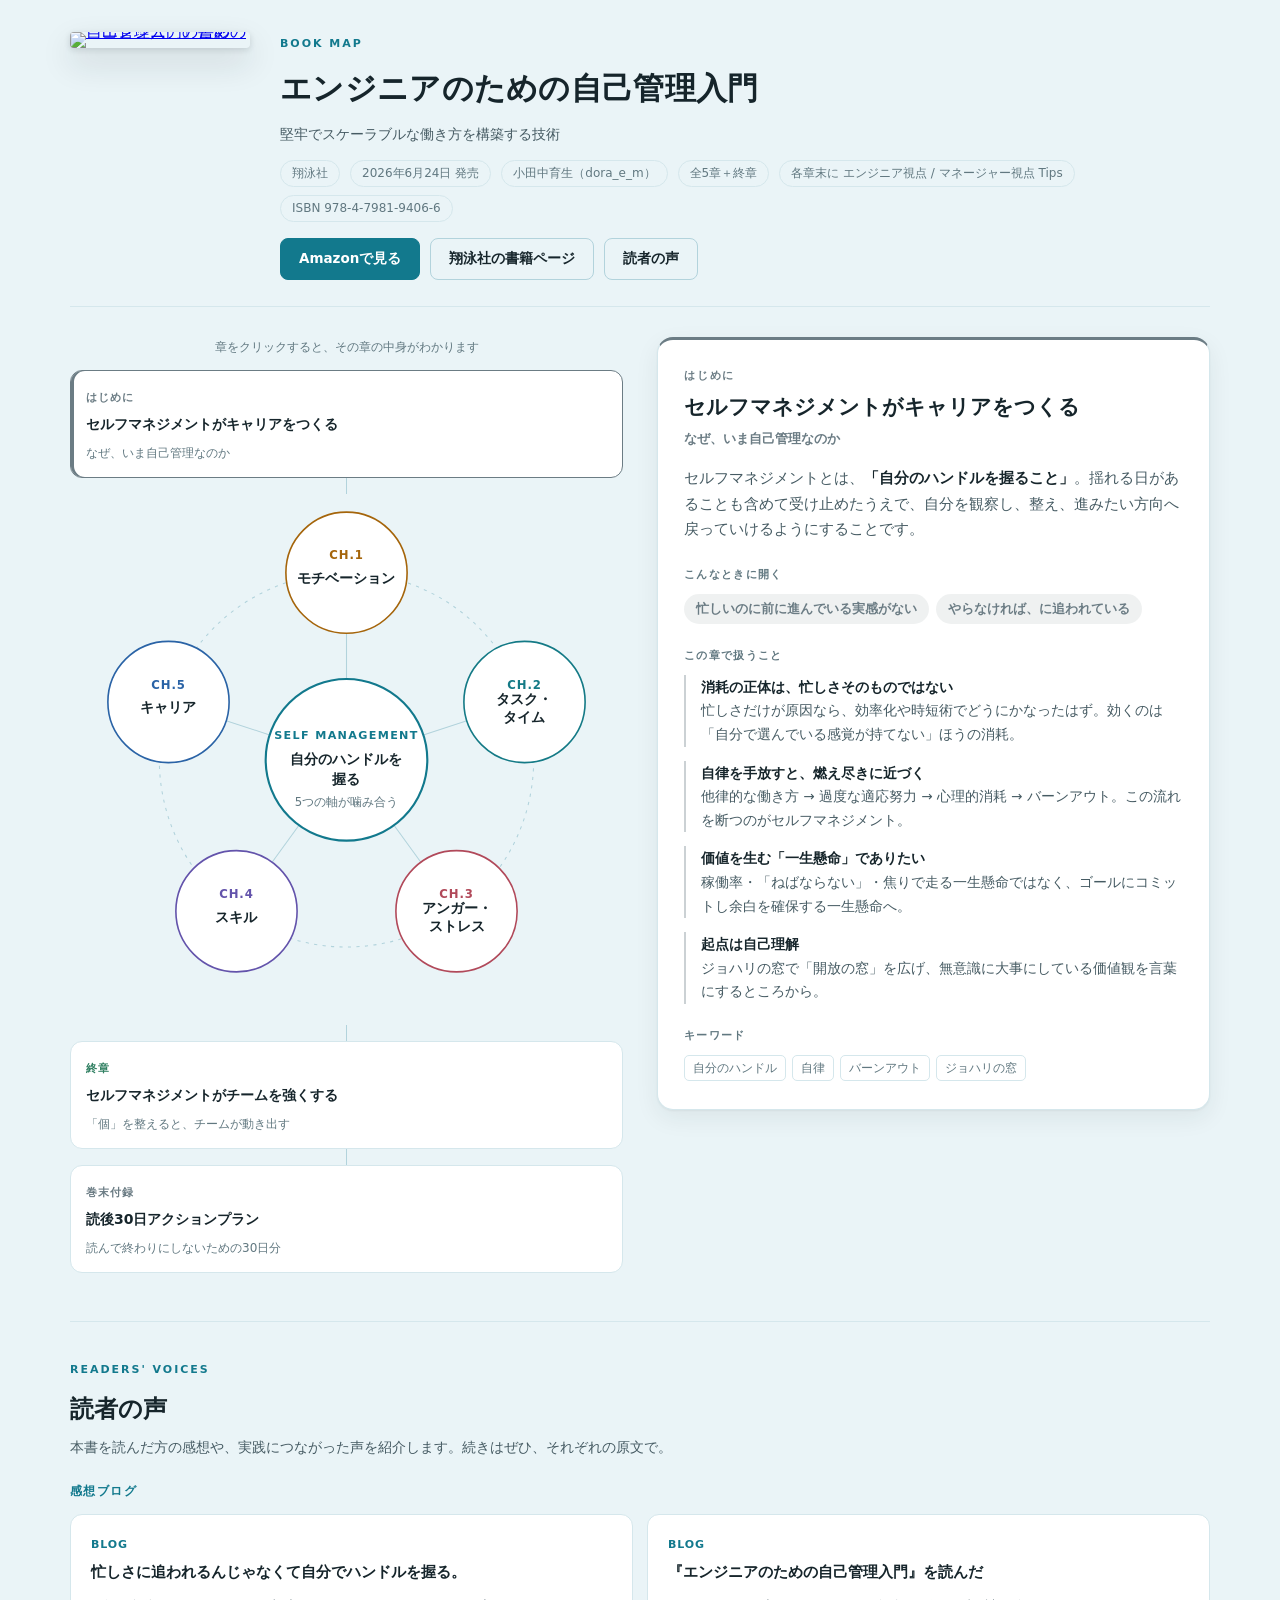
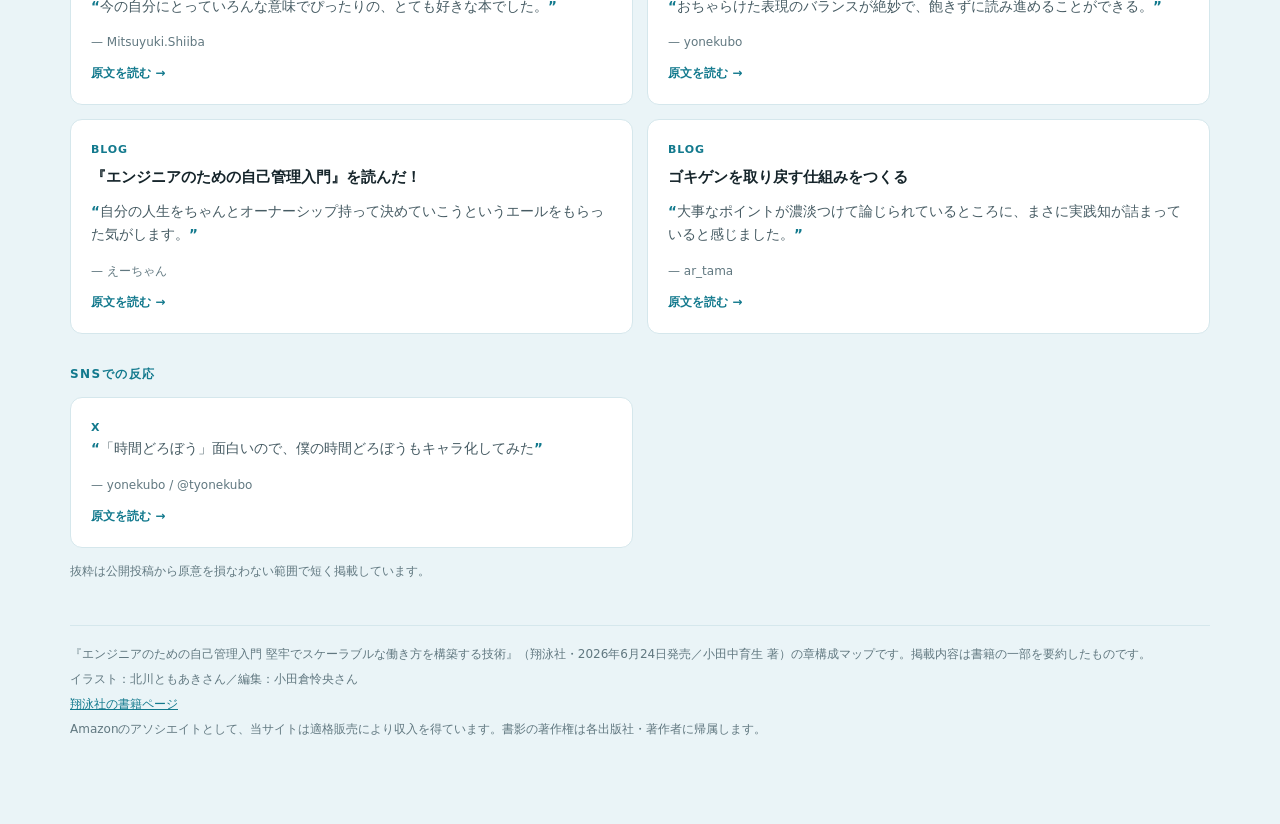
==== commit fe241ea1: "Add reader feedback section" ====
--- a/index.html
+++ b/index.html
@@ -213,6 +213,37 @@
   .quote::before { content: "“"; color: var(--dc); font-weight: 700; margin-right: 2px; }
   .quote::after { content: "”"; color: var(--dc); font-weight: 700; margin-left: 2px; }
 
+  /* ---------- 読者の声 ---------- */
+  .feedback {
+    margin-top: 48px; padding-top: 38px; border-top: 1px solid var(--line);
+  }
+  .feedback-head { max-width: 720px; margin-bottom: 22px; }
+  .feedback-title { font-size: 24px; margin: 0 0 5px; }
+  .feedback-lead { color: var(--ink-mid); font-size: 14px; margin: 0; }
+  .feedback-group + .feedback-group { margin-top: 30px; }
+  .feedback-h { font-size: 12px; letter-spacing: .12em; color: var(--accent); margin: 0 0 12px; }
+  .feedback-grid { display: grid; grid-template-columns: repeat(2, minmax(0, 1fr)); gap: 14px; }
+  .feedback-grid.social { grid-template-columns: repeat(2, minmax(0, 1fr)); }
+  @media (max-width: 820px) {
+    .feedback-grid, .feedback-grid.social { grid-template-columns: 1fr; }
+  }
+  .feedback-card {
+    display: flex; flex-direction: column; min-width: 0; padding: 20px;
+    background: var(--panel); border: 1px solid var(--line); border-radius: 12px;
+    color: inherit; text-decoration: none; transition: border-color .15s, transform .15s;
+  }
+  .feedback-card:hover { border-color: var(--accent); transform: translateY(-2px); }
+  .feedback-source { color: var(--accent); font-size: 11px; font-weight: 700; letter-spacing: .08em; }
+  .feedback-card h3 { font-size: 15px; line-height: 1.55; margin: 7px 0 10px; }
+  .feedback-card blockquote {
+    margin: 0 0 14px; padding: 0; border: 0; color: var(--ink-mid); font-size: 13.5px;
+  }
+  .feedback-card blockquote::before { content: "“"; color: var(--accent); font-weight: 700; }
+  .feedback-card blockquote::after { content: "”"; color: var(--accent); font-weight: 700; }
+  .feedback-by { margin: auto 0 0; color: var(--ink-soft); font-size: 12px; }
+  .feedback-go { display: block; margin-top: 10px; color: var(--accent); font-size: 12px; font-weight: 600; }
+  .feedback-note { color: var(--ink-soft); font-size: 11.5px; margin: 13px 0 0; }
+
   footer {
     margin-top: 44px; padding-top: 18px; border-top: 1px solid var(--line);
     font-size: 12px; color: var(--ink-soft);
@@ -245,6 +276,7 @@
   <div class="cta">
     <a class="btn btn-primary" id="buyLink" href="#" rel="noopener">Amazonで見る</a>
     <a class="btn" href="https://www.shoeisha.co.jp/book/detail/9784798194066" rel="noopener">翔泳社の書籍ページ</a>
+    <a class="btn" href="#feedback">読者の声</a>
   </div>
   </div>
   </div>
@@ -295,6 +327,23 @@
   </div>
 </div>
 
+<section class="feedback" id="feedback" aria-labelledby="feedback-title">
+  <div class="feedback-head">
+    <p class="eyebrow">Readers' Voices</p>
+    <h2 class="feedback-title" id="feedback-title">読者の声</h2>
+    <p class="feedback-lead">本書を読んだ方の感想や、実践につながった声を紹介します。続きはぜひ、それぞれの原文で。</p>
+  </div>
+  <div class="feedback-group">
+    <h3 class="feedback-h">感想ブログ</h3>
+    <div class="feedback-grid" id="blogFeedback"></div>
+  </div>
+  <div class="feedback-group">
+    <h3 class="feedback-h">SNSでの反応</h3>
+    <div class="feedback-grid social" id="socialFeedback"></div>
+    <p class="feedback-note">抜粋は公開投稿から原意を損なわない範囲で短く掲載しています。</p>
+  </div>
+</section>
+
 <footer>
   <p>『エンジニアのための自己管理入門 堅牢でスケーラブルな働き方を構築する技術』（翔泳社・2026年6月24日発売／小田中育生 著）の章構成マップです。掲載内容は書籍の一部を要約したものです。</p>
   <p>イラスト：北川ともあきさん／編集：小田倉怜央さん</p>
@@ -313,6 +362,48 @@
 const AMAZON_TAG = "doraem00-22";
 const BOOK_ASIN  = "4798194069";   // エンジニアのための自己管理入門
 
+/* ============================================================
+   読者の声
+   ------------------------------------------------------------
+   quote は原文からの短い抜粋。url は必ず原文を指定します。
+   ============================================================ */
+const FEEDBACK = {
+  blogs: [
+    {
+      title: "忙しさに追われるんじゃなくて自分でハンドルを握る。",
+      by: "Mitsuyuki.Shiiba",
+      quote: "今の自分にとっていろんな意味でぴったりの、とても好きな本でした。",
+      url: "https://bufferings.hatenablog.com/entry/2026/06/21/023152"
+    },
+    {
+      title: "『エンジニアのための自己管理入門』を読んだ",
+      by: "yonekubo",
+      quote: "おちゃらけた表現のバランスが絶妙で、飽きずに読み進めることができる。",
+      url: "https://note.com/yonekubo/n/ne0a3589b24d6"
+    },
+    {
+      title: "『エンジニアのための自己管理入門』を読んだ！",
+      by: "えーちゃん",
+      quote: "自分の人生をちゃんとオーナーシップ持って決めていこうというエールをもらった気がします。",
+      url: "https://note.com/pokotyamu/n/ndde6ba2008f0"
+    },
+    {
+      title: "ゴキゲンを取り戻す仕組みをつくる",
+      by: "ar_tama",
+      quote: "大事なポイントが濃淡つけて論じられているところに、まさに実践知が詰まっていると感じました。",
+      url: "https://note.com/ar_tama/n/na9d0b0b28b71"
+    }
+  ],
+  social: [
+    {
+      network: "X",
+      by: "yonekubo / @tyonekubo",
+      quote: "「時間どろぼう」面白いので、僕の時間どろぼうもキャラ化してみた",
+      url: "https://x.com/tyonekubo/status/2070645923928272927"
+    }
+  ]
+};
+
 const amazonUrl = asin =>
   `https://www.amazon.co.jp/dp/${asin}` + (AMAZON_TAG ? `?tag=${AMAZON_TAG}` : "");
 const coverUrl = asin =>
@@ -320,6 +411,20 @@
 
 document.getElementById("buyLink").href  = amazonUrl(BOOK_ASIN);
 document.getElementById("coverLink").href = amazonUrl(BOOK_ASIN);
+
+function renderFeedback(items, targetId, sourceLabel) {
+  document.getElementById(targetId).innerHTML = items.map(item => `
+    <a class="feedback-card" href="${item.url}" target="_blank" rel="noopener">
+      <span class="feedback-source">${item.network || sourceLabel}</span>
+      ${item.title ? `<h3>${item.title}</h3>` : ""}
+      <blockquote>${item.quote}</blockquote>
+      <p class="feedback-by">— ${item.by}</p>
+      <span class="feedback-go">原文を読む →</span>
+    </a>`).join("");
+}
+
+renderFeedback(FEEDBACK.blogs, "blogFeedback", "BLOG");
+renderFeedback(FEEDBACK.social, "socialFeedback", "SNS");
 
 /* ============================================================
    各章の背景にある本
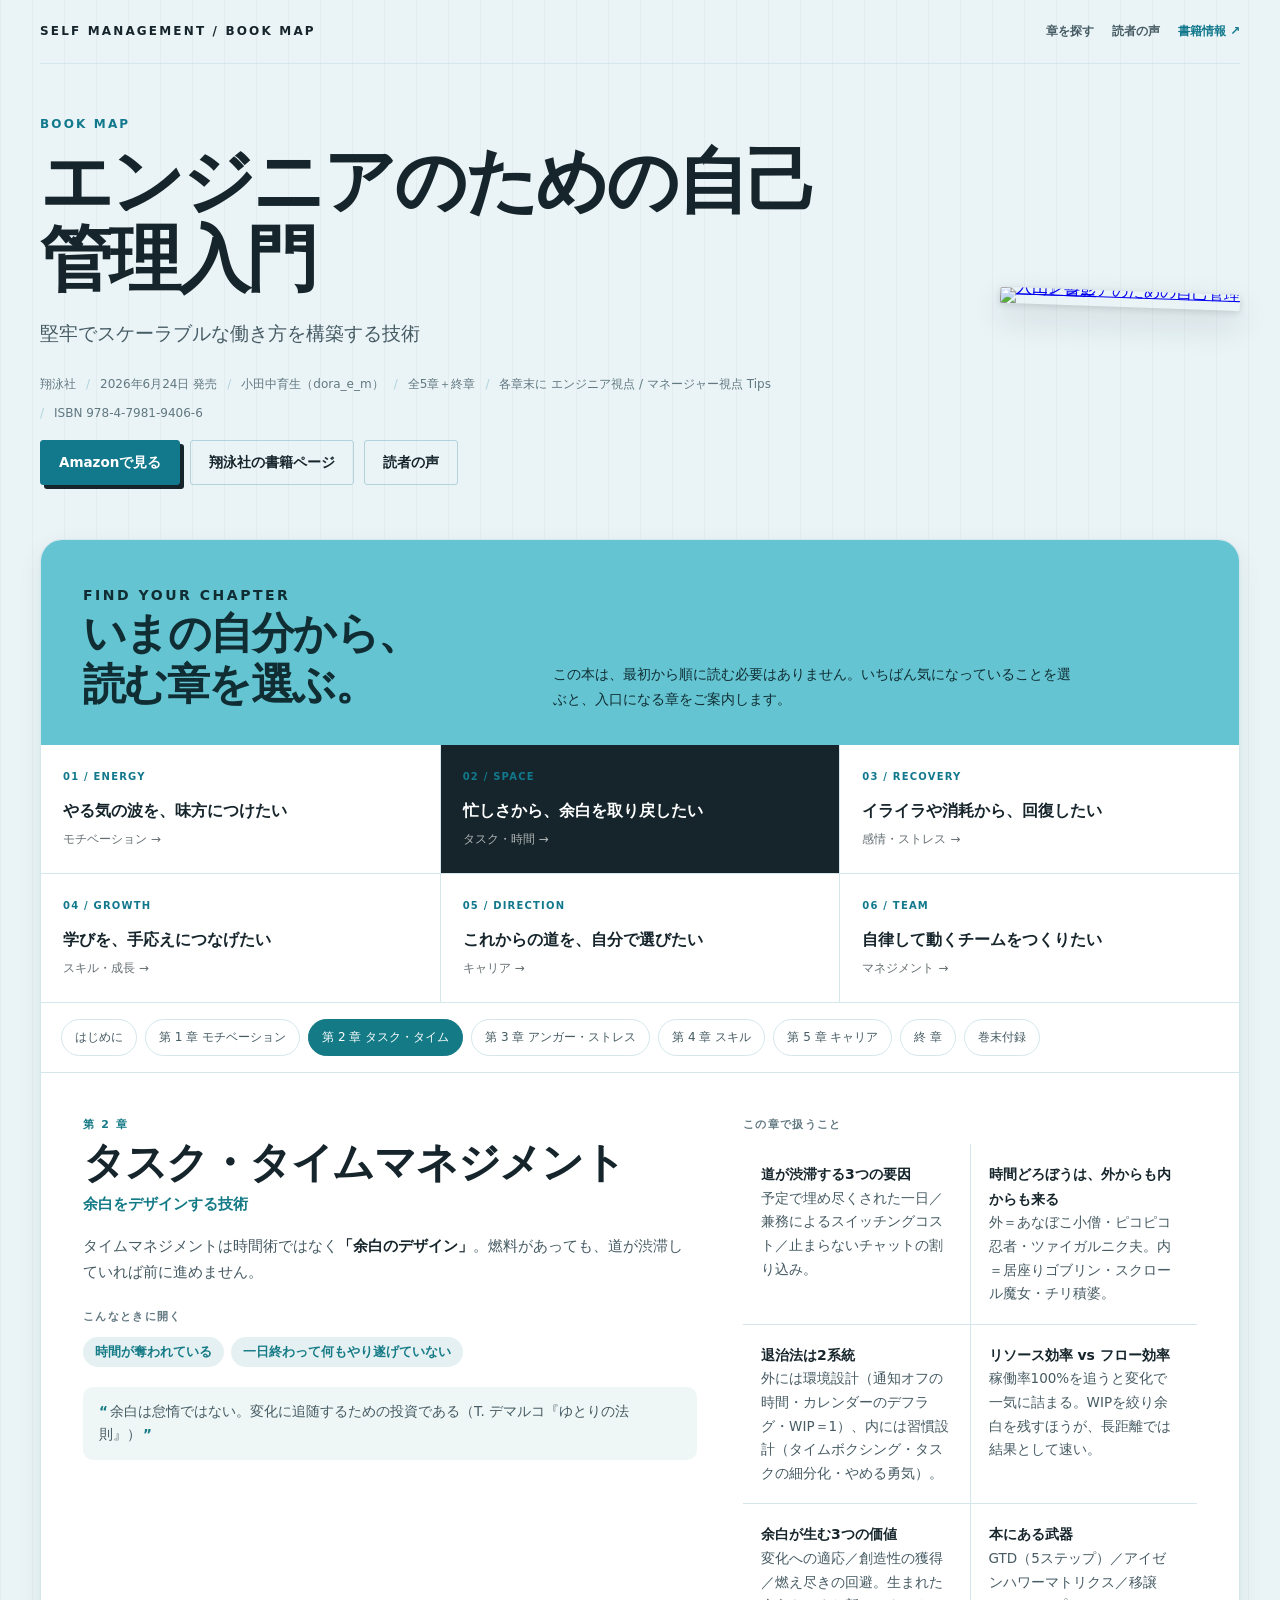
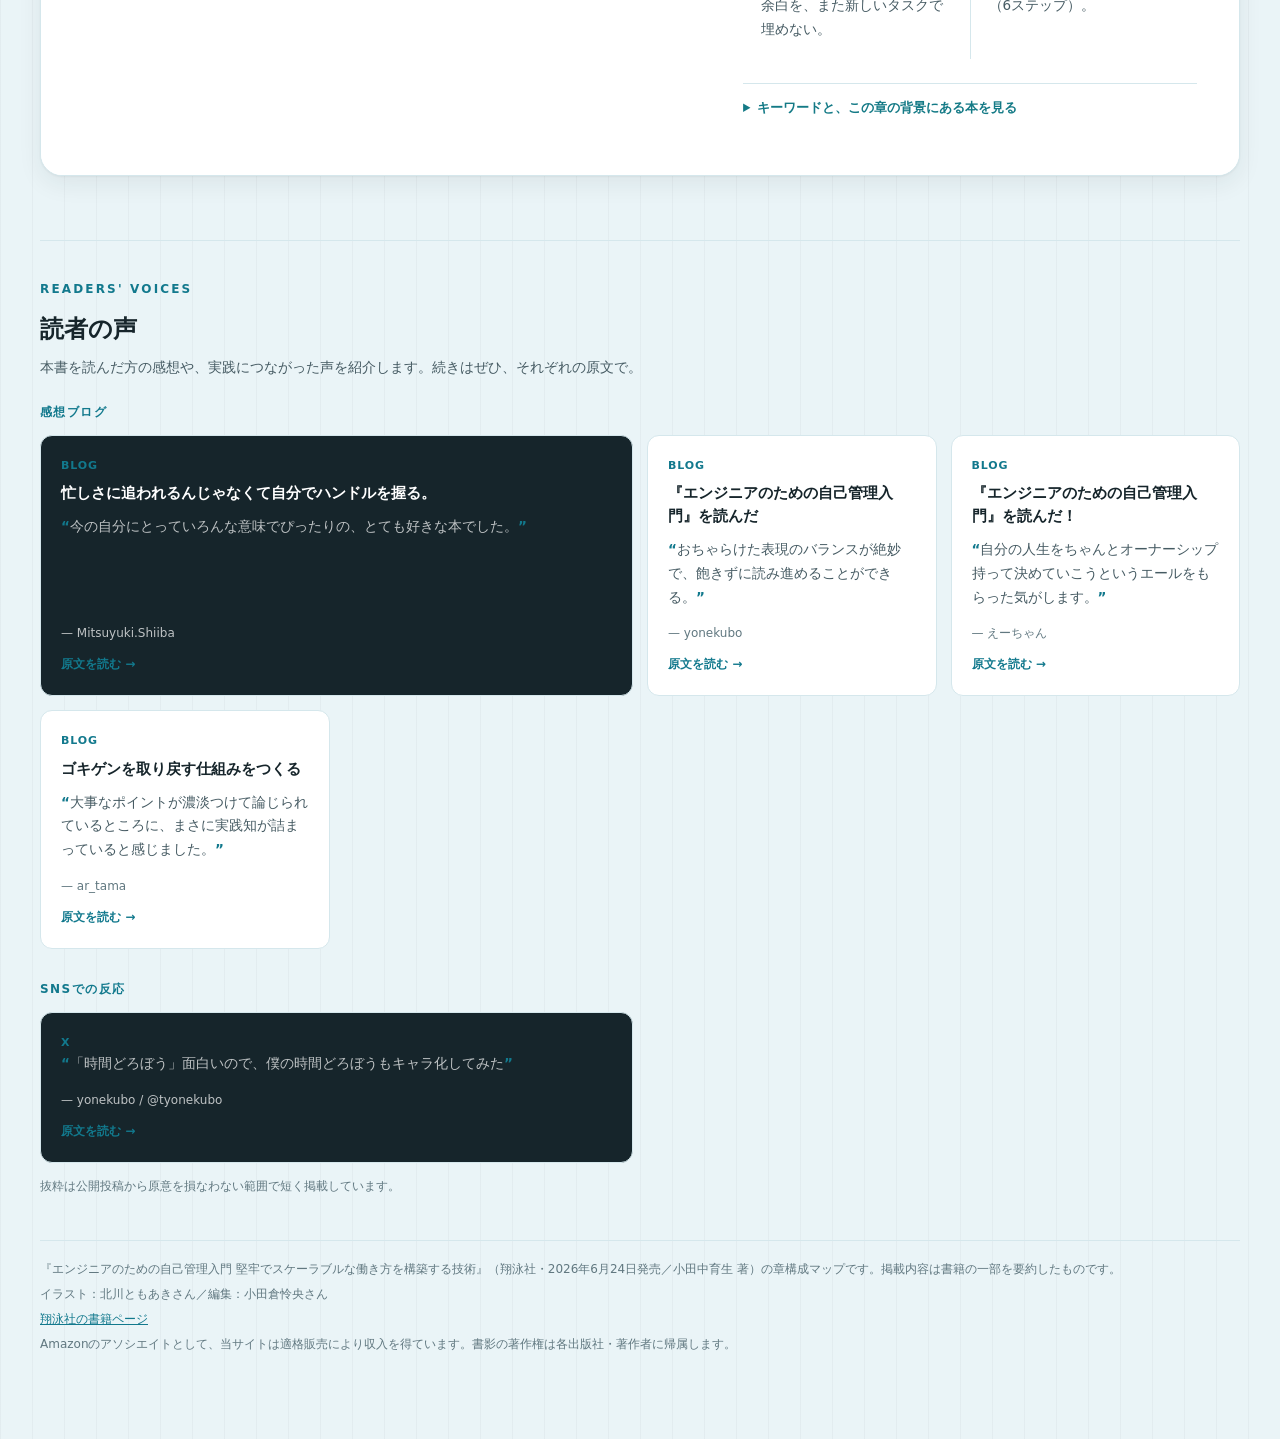
==== commit 4645c209: "Improve content navigation and dark mode" ====
--- a/index.html
+++ b/index.html
@@ -250,10 +250,160 @@
   }
   footer p { margin: 0 0 4px; }
   footer a { color: var(--accent); }
+
+  /* ---------- 2026 editorial redesign ---------- */
+  body {
+    background:
+      linear-gradient(90deg, rgba(22,37,43,.035) 1px, transparent 1px) 0 0 / 32px 32px,
+      var(--bg);
+  }
+  .wrap { max-width: 1240px; padding-top: 0; }
+  .topbar {
+    display: flex; align-items: center; justify-content: space-between;
+    min-height: 64px; border-bottom: 1px solid var(--line);
+  }
+  .brand { font-size: 12px; font-weight: 800; letter-spacing: .18em; color: var(--ink); }
+  .toplinks { display: flex; gap: 18px; align-items: center; }
+  .toplinks a { color: var(--ink-mid); font-size: 12px; font-weight: 600; text-decoration: none; }
+  .toplinks a:last-child { color: var(--accent); }
+  header { border: 0; margin: 0; padding: 48px 0 54px; }
+  .hero { grid-template-columns: minmax(0,1fr) 240px; gap: clamp(32px, 7vw, 92px); align-items: center; }
+  .hero-cover { grid-column: 2; grid-row: 1; transform: rotate(2deg); }
+  .hero-body { grid-column: 1; grid-row: 1; }
+  .hero-cover img { border-radius: 2px; }
+  .eyebrow { font-size: 12px; color: var(--accent); }
+  h1 { max-width: 800px; font-size: clamp(38px, 6vw, 72px); line-height: 1.08; letter-spacing: -.045em; }
+  .tagline { max-width: 650px; margin: 18px 0 24px; font-size: clamp(15px, 2vw, 19px); color: var(--ink-mid); }
+  .meta span { border: 0; padding: 0; }
+  .meta span + span::before { content: "/"; margin-right: 10px; color: var(--line-strong); }
+  .btn { border-radius: 3px; padding: 10px 18px; }
+  .btn-primary { box-shadow: 4px 4px 0 var(--ink); }
+
+  .explorer {
+    background: var(--panel); border: 1px solid var(--line); border-radius: 22px;
+    box-shadow: var(--shadow); overflow: hidden;
+  }
+  .explorer-head {
+    display: grid; grid-template-columns: .8fr 1.2fr; gap: 40px;
+    padding: 38px 42px 34px; background: var(--cover); color: #102d33;
+  }
+  .section-kicker { margin: 0 0 8px; font-size: 11px; font-weight: 800; letter-spacing: .18em; }
+  .explorer-head h2 { margin: 0; font-size: clamp(27px, 4vw, 43px); line-height: 1.2; letter-spacing: -.035em; }
+  .explorer-head p { margin: 5px 0 0; align-self: end; font-size: 14px; max-width: 520px; }
+  .interest-grid {
+    display: grid; grid-template-columns: repeat(3, 1fr); gap: 1px;
+    background: var(--line); border-bottom: 1px solid var(--line);
+  }
+  .interest-card {
+    min-height: 128px; padding: 22px; border: 0; background: var(--panel);
+    color: var(--ink); text-align: left; cursor: pointer; font: inherit;
+    transition: background .15s, color .15s;
+  }
+  .interest-card:hover, .interest-card.is-active { background: var(--ink); color: #fff; }
+  .interest-card small { display: block; color: var(--accent); font-size: 10px; font-weight: 800; letter-spacing: .12em; }
+  .interest-card strong { display: block; margin-top: 13px; font-size: 16px; line-height: 1.5; }
+  .interest-card span { display: block; margin-top: 6px; opacity: .66; font-size: 12px; }
+  .chapter-nav {
+    display: flex; gap: 8px; padding: 16px 20px; overflow-x: auto;
+    border-bottom: 1px solid var(--line); scrollbar-width: thin;
+  }
+  .chapter-tab {
+    flex: 0 0 auto; border: 1px solid var(--line); border-radius: 999px;
+    padding: 7px 13px; background: transparent; color: var(--ink-mid);
+    font: inherit; font-size: 12px; cursor: pointer;
+  }
+  .chapter-tab.is-active { color: #fff; background: var(--dc); border-color: var(--dc); }
+  .detail { min-height: 540px; border: 0; border-radius: 0; box-shadow: none; padding: 42px; }
+  .detail-top { display: grid; grid-template-columns: minmax(0, 1.15fr) minmax(240px, .85fr); gap: 46px; }
+  .detail-summary { position: sticky; top: 20px; align-self: start; }
+  .d-title { font-size: clamp(25px, 4vw, 42px); line-height: 1.2; letter-spacing: -.03em; }
+  .d-catch { font-size: 15px; }
+  .d-lead { font-size: 15px; }
+  .points { grid-template-columns: repeat(2, minmax(0,1fr)); gap: 1px; background: var(--line); }
+  .points li { padding: 18px; border: 0; background: var(--panel); }
+  .detail-more summary {
+    cursor: pointer; margin-top: 24px; padding: 13px 0; border-top: 1px solid var(--line);
+    color: var(--dc); font-size: 13px; font-weight: 700;
+  }
+  .feedback { margin-top: 64px; }
+  .feedback-grid { grid-template-columns: repeat(4, minmax(0, 1fr)); }
+  .feedback-grid.social { grid-template-columns: repeat(4, minmax(0, 1fr)); }
+  .feedback-card:first-child { grid-column: span 2; background: var(--ink); color: #fff; }
+  .feedback-card:first-child blockquote, .feedback-card:first-child .feedback-by { color: rgba(255,255,255,.72); }
+  .interest-card:focus-visible, .chapter-tab:focus-visible, .btn:focus-visible,
+  .detail-more summary:focus-visible, .toplinks a:focus-visible {
+    outline: 3px solid var(--accent); outline-offset: 3px;
+  }
+  @media (prefers-color-scheme: dark) {
+    body {
+      background:
+        linear-gradient(90deg, rgba(100,196,210,.045) 1px, transparent 1px) 0 0 / 32px 32px,
+        var(--bg);
+    }
+    .btn-primary {
+      background: var(--cover); border-color: var(--cover); color: #102d33;
+      box-shadow: 4px 4px 0 #050b0d;
+    }
+    .interest-card:hover, .interest-card.is-active {
+      background: #20383f; color: #f4fbfc;
+      box-shadow: inset 0 -4px 0 var(--cover);
+    }
+    .interest-card:hover small, .interest-card.is-active small { color: #8bd9e3; }
+    .interest-card:hover span, .interest-card.is-active span { opacity: .82; }
+    .chapter-tab.is-active { color: #102026; }
+    .chips li {
+      background: color-mix(in srgb, var(--dc) 17%, var(--panel));
+      color: color-mix(in srgb, var(--dc) 88%, white);
+    }
+    .quote { background: color-mix(in srgb, var(--dc) 12%, var(--panel)); }
+    .feedback-card:first-child {
+      background: #0a1519; border-color: #33505a; color: #f4fbfc;
+    }
+    .feedback-card:first-child blockquote,
+    .feedback-card:first-child .feedback-by { color: #b8cbd1; }
+    .feedback-card:first-child .feedback-source,
+    .feedback-card:first-child .feedback-go { color: #7dd3de; }
+  }
+  @media (max-width: 860px) {
+    .hero { grid-template-columns: 1fr 140px; gap: 24px; }
+    .interest-grid { grid-template-columns: repeat(2, 1fr); }
+    .explorer-head, .detail-top { grid-template-columns: 1fr; gap: 18px; }
+    .detail-summary { position: static; }
+    .feedback-grid, .feedback-grid.social { grid-template-columns: repeat(2, 1fr); }
+  }
+  @media (max-width: 560px) {
+    .wrap { padding: 0 14px 50px; }
+    .toplinks a:not(:last-child) { display: none; }
+    header { padding: 34px 0 40px; }
+    .hero { grid-template-columns: 92px 1fr; align-items: start; }
+    .hero-cover { grid-column: 1; grid-row: 1; transform: rotate(-2deg); }
+    .hero-body { grid-column: 2; grid-row: 1; }
+    h1 { font-size: 29px; }
+    .tagline { font-size: 13px; margin: 10px 0 14px; }
+    .meta { display: none; }
+    .cta .btn:not(.btn-primary) { display: none; }
+    .explorer-head { padding: 26px 22px; }
+    .interest-grid { grid-template-columns: 1fr; }
+    .interest-card { min-height: 98px; padding: 18px 22px; }
+    .interest-card strong { margin-top: 7px; }
+    .detail { padding: 28px 22px; }
+    .points { grid-template-columns: 1fr; }
+    .feedback-grid, .feedback-grid.social { grid-template-columns: 1fr; }
+    .feedback-card:first-child { grid-column: span 1; }
+  }
 </style>
 </head>
 <body>
 <div class="wrap">
+
+<nav class="topbar" aria-label="ページ内ナビゲーション">
+  <span class="brand">SELF MANAGEMENT / BOOK MAP</span>
+  <span class="toplinks">
+    <a href="#explore">章を探す</a>
+    <a href="#feedback">読者の声</a>
+    <a href="https://www.shoeisha.co.jp/book/detail/9784798194066" rel="noopener">書籍情報 ↗</a>
+  </span>
+</nav>
 
 <header>
   <div class="hero">
@@ -282,50 +432,18 @@
   </div>
 </header>
 
-<div class="cols">
-  <!-- ============ 左：構造マップ ============ -->
-  <div>
-    <p class="hint">章をクリックすると、その章の中身がわかります</p>
-
-    <button class="bookend" data-key="intro" aria-pressed="false" style="--be: var(--c0)">
-      <span class="bk-label">はじめに</span><br>
-      <span class="bk-title">セルフマネジメントがキャリアをつくる</span><br>
-      <span class="bk-sub">なぜ、いま自己管理なのか</span>
-    </button>
-    <div class="connector"></div>
-
-    <svg class="map" viewBox="0 0 520 500" role="group" aria-label="第1章から第5章の関係図">
-      <circle class="hub-ring" cx="260" cy="250" r="176"/>
-      <g id="spokes"></g>
-
-      <circle class="hub-disc" cx="260" cy="250" r="76"/>
-      <text class="hub-t1" x="260" y="228">SELF MANAGEMENT</text>
-      <text class="hub-t2" x="260" y="250">自分のハンドルを</text>
-      <text class="hub-t2" x="260" y="269">握る</text>
-      <text class="hub-t3" x="260" y="290">5つの軸が噛み合う</text>
-
-      <g id="nodes"></g>
-    </svg>
-
-    <div class="connector"></div>
-    <button class="bookend" data-key="final" aria-pressed="false" style="--be: var(--c6)">
-      <span class="bk-label">終章</span><br>
-      <span class="bk-title">セルフマネジメントがチームを強くする</span><br>
-      <span class="bk-sub">「個」を整えると、チームが動き出す</span>
-    </button>
-    <div class="connector"></div>
-    <button class="bookend" data-key="appendix" aria-pressed="false" style="--be: var(--c0)">
-      <span class="bk-label">巻末付録</span><br>
-      <span class="bk-title">読後30日アクションプラン</span><br>
-      <span class="bk-sub">読んで終わりにしないための30日分</span>
-    </button>
+<main class="explorer" id="explore">
+  <div class="explorer-head">
+    <div>
+      <p class="section-kicker">FIND YOUR CHAPTER</p>
+      <h2>いまの自分から、<br>読む章を選ぶ。</h2>
+    </div>
+    <p>この本は、最初から順に読む必要はありません。いちばん気になっていることを選ぶと、入口になる章をご案内します。</p>
   </div>
-
-  <!-- ============ 右：詳細 ============ -->
-  <div>
-    <article class="detail" id="detail" aria-live="polite"></article>
-  </div>
-</div>
+  <div class="interest-grid" id="interestGrid" aria-label="興味や悩みから章を選ぶ"></div>
+  <nav class="chapter-nav" id="chapterNav" aria-label="目次から章を選ぶ"></nav>
+  <article class="detail" id="detail" aria-live="polite"></article>
+</main>
 
 <section class="feedback" id="feedback" aria-labelledby="feedback-title">
   <div class="feedback-head">
@@ -612,62 +730,32 @@
   }
 };
 
-/* ---------- SVG map generation ---------- */
-const CX = 260, CY = 250, R = 176, NR = 57;
-const spokesEl = document.getElementById("spokes");
-const nodesEl  = document.getElementById("nodes");
-const NS = "http://www.w3.org/2000/svg";
-
-CHAPTERS.forEach((ch, i) => {
-  const a = (-90 + i * 72) * Math.PI / 180;
-  const x = CX + R * Math.cos(a), y = CY + R * Math.sin(a);
-
-  const line = document.createElementNS(NS, "line");
-  line.setAttribute("class", "spoke");
-  line.setAttribute("x1", CX + 76 * Math.cos(a));
-  line.setAttribute("y1", CY + 76 * Math.sin(a));
-  line.setAttribute("x2", x - NR * Math.cos(a));
-  line.setAttribute("y2", y - NR * Math.sin(a));
-  line.style.setProperty("--nc", ch.color);
-  line.dataset.key = ch.key;
-  spokesEl.appendChild(line);
-
-  const g = document.createElementNS(NS, "g");
-  g.setAttribute("class", "node");
-  g.setAttribute("tabindex", "0");
-  g.setAttribute("role", "button");
-  g.setAttribute("aria-label", ch.label + " " + ch.title);
-  g.style.setProperty("--nc", ch.color);
-  g.dataset.key = ch.key;
-
-  const c = document.createElementNS(NS, "circle");
-  c.setAttribute("class", "disc");
-  c.setAttribute("cx", x); c.setAttribute("cy", y); c.setAttribute("r", NR);
-  g.appendChild(c);
-
-  const t1 = document.createElementNS(NS, "text");
-  t1.setAttribute("class", "num"); t1.setAttribute("x", x); t1.setAttribute("y", y - 16);
-  t1.textContent = "CH." + ch.n;
-  g.appendChild(t1);
-
-  ch.short.split("・").forEach((part, k, arr) => {
-    const t = document.createElementNS(NS, "text");
-    t.setAttribute("class", "name");
-    t.setAttribute("x", x);
-    t.setAttribute("y", y + 6 + k * 17 - (arr.length - 1) * 8);
-    t.textContent = arr.length > 1 && k < arr.length - 1 ? part + "・" : part;
-    g.appendChild(t);
-  });
-
-  nodesEl.appendChild(g);
-});
-
 /* ---------- rendering ---------- */
 const ALL = {};
 CHAPTERS.forEach(c => ALL[c.key] = c);
 Object.assign(ALL, EXTRAS);
 
 const detail = document.getElementById("detail");
+const interestGrid = document.getElementById("interestGrid");
+const chapterNav = document.getElementById("chapterNav");
+const INTERESTS = [
+  { key: "ch1", label: "01 / ENERGY", title: "やる気の波を、味方につけたい", note: "モチベーション" },
+  { key: "ch2", label: "02 / SPACE", title: "忙しさから、余白を取り戻したい", note: "タスク・時間" },
+  { key: "ch3", label: "03 / RECOVERY", title: "イライラや消耗から、回復したい", note: "感情・ストレス" },
+  { key: "ch4", label: "04 / GROWTH", title: "学びを、手応えにつなげたい", note: "スキル・成長" },
+  { key: "ch5", label: "05 / DIRECTION", title: "これからの道を、自分で選びたい", note: "キャリア" },
+  { key: "final", label: "06 / TEAM", title: "自律して動くチームをつくりたい", note: "マネジメント" }
+];
+
+interestGrid.innerHTML = INTERESTS.map(item => `
+  <button class="interest-card" data-key="${item.key}" type="button">
+    <small>${item.label}</small><strong>${item.title}</strong><span>${item.note} →</span>
+  </button>`).join("");
+
+const NAV_ITEMS = [EXTRAS.intro, ...CHAPTERS, EXTRAS.final, EXTRAS.appendix];
+chapterNav.innerHTML = NAV_ITEMS.map(item => `
+  <button class="chapter-tab" data-key="${item.key}" type="button">${item.label} ${item.short || ""}</button>
+`).join("");
 
 function renderRefs(key) {
   const list = REFS[key] || [];
@@ -690,41 +778,40 @@
   const d = ALL[key];
   detail.style.setProperty("--dc", d.color);
   detail.innerHTML = `
-    <p class="d-label">${d.label}</p>
-    <h2 class="d-title">${d.title}</h2>
-    <p class="d-catch">${d.catch}</p>
-    <p class="d-lead">${d.lead}</p>
-
-    <p class="d-h">こんなときに開く</p>
-    <ul class="chips">${d.when.map(w => `<li>${w}</li>`).join("")}</ul>
-
-    <p class="d-h">この章で扱うこと</p>
-    <ul class="points">${d.points.map(([h, b]) => `<li><b>${h}</b><span>${b}</span></li>`).join("")}</ul>
-
-    ${d.quote ? `<p class="quote">${d.quote}</p>` : ""}
-
-    <p class="d-h">キーワード</p>
-    <ul class="tags">${d.tags.map(t => `<li>${t}</li>`).join("")}</ul>
-
-    ${renderRefs(key)}
+    <div class="detail-top">
+      <div class="detail-summary">
+        <p class="d-label">${d.label}</p>
+        <h2 class="d-title">${d.title}</h2>
+        <p class="d-catch">${d.catch}</p>
+        <p class="d-lead">${d.lead}</p>
+        <p class="d-h">こんなときに開く</p>
+        <ul class="chips">${d.when.map(w => `<li>${w}</li>`).join("")}</ul>
+        ${d.quote ? `<p class="quote">${d.quote}</p>` : ""}
+      </div>
+      <div>
+        <p class="d-h">この章で扱うこと</p>
+        <ul class="points">${d.points.map(([h, b]) => `<li><b>${h}</b><span>${b}</span></li>`).join("")}</ul>
+        <details class="detail-more">
+          <summary>キーワードと、この章の背景にある本を見る</summary>
+          <ul class="tags">${d.tags.map(t => `<li>${t}</li>`).join("")}</ul>
+          ${renderRefs(key)}
+        </details>
+      </div>
+    </div>
   `;
 
-  document.querySelectorAll(".node").forEach(n =>
-    n.classList.toggle("is-active", n.dataset.key === key));
-  document.querySelectorAll(".spoke").forEach(s =>
-    s.classList.toggle("is-active", s.dataset.key === key));
-  document.querySelectorAll(".bookend").forEach(b =>
-    b.setAttribute("aria-pressed", String(b.dataset.key === key)));
+  document.querySelectorAll(".interest-card, .chapter-tab").forEach(el => {
+    el.classList.toggle("is-active", el.dataset.key === key);
+    el.setAttribute("aria-pressed", String(el.dataset.key === key));
+    if (el.classList.contains("chapter-tab")) el.style.setProperty("--dc", d.color);
+  });
 }
 
-document.querySelectorAll(".node, .bookend").forEach(el => {
+document.querySelectorAll(".interest-card, .chapter-tab").forEach(el => {
   el.addEventListener("click", () => render(el.dataset.key));
-  el.addEventListener("keydown", e => {
-    if (e.key === "Enter" || e.key === " ") { e.preventDefault(); render(el.dataset.key); }
-  });
 });
 
-render("intro");
+render("ch2");
 </script>
 </body>
 </html>
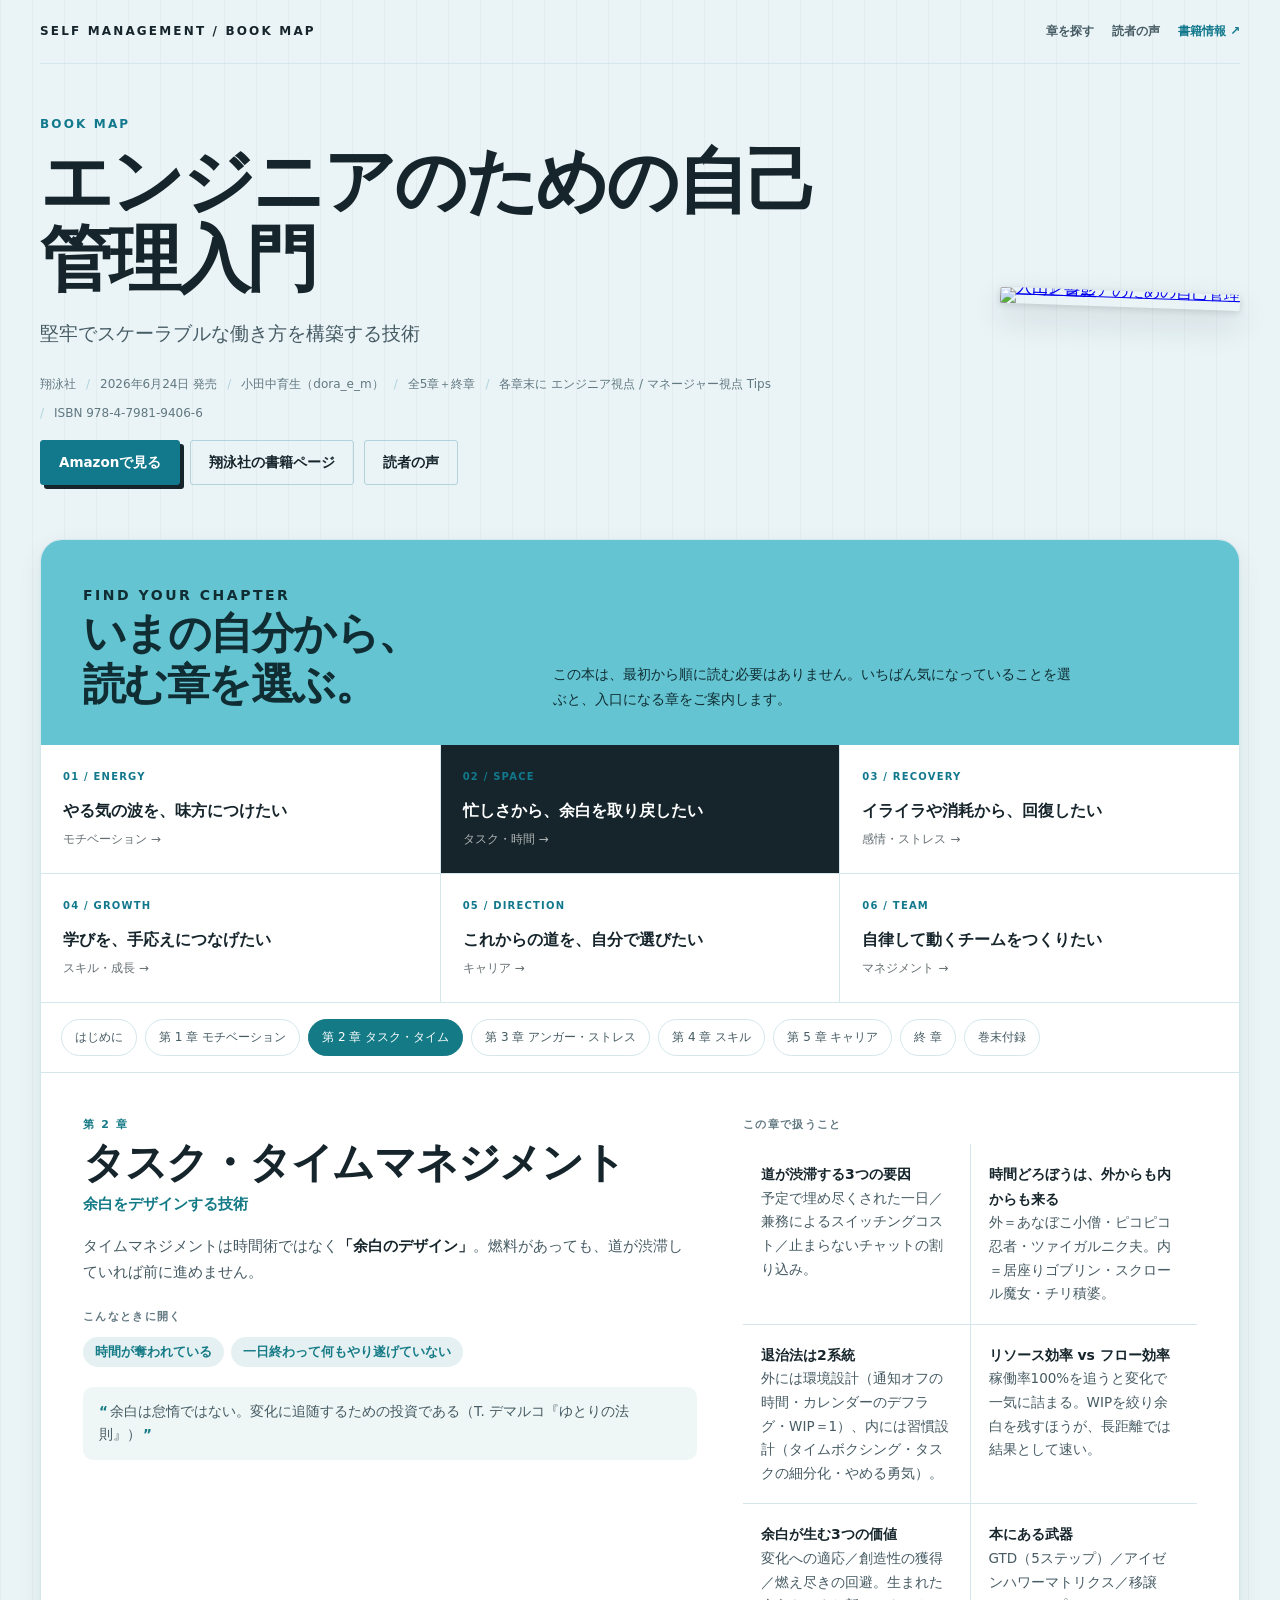
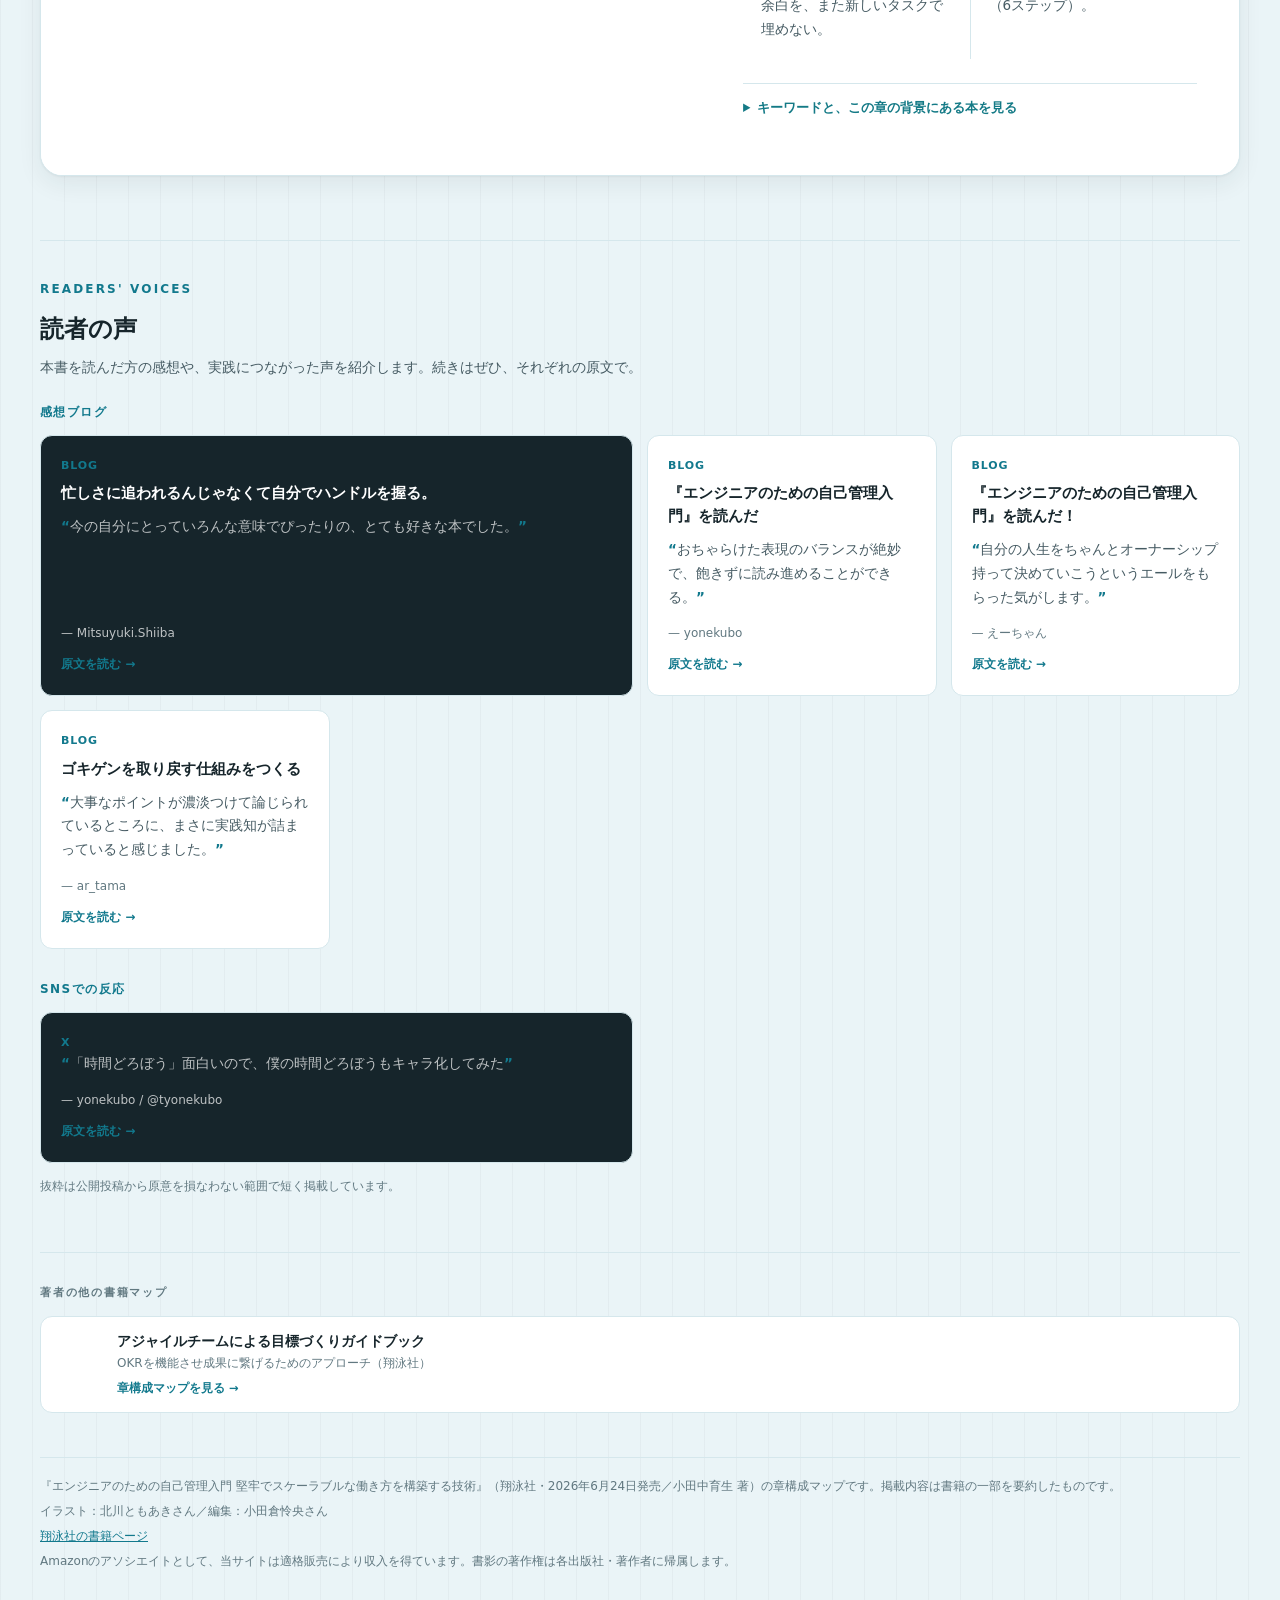
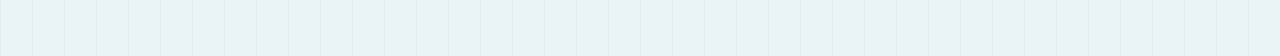
==== commit 531b79af: "複数書籍に対応できるよう、エンジンと書籍データを分離 833行の単一HTMLから、共通のCSS/JSと書籍ごとのデータに切り分けた。 2冊目以降は books/<slug>.{js,css} と薄いH" ====
--- a/index.html
+++ b/index.html
@@ -8,390 +8,20 @@
 <meta property="og:type" content="website">
 <meta property="og:title" content="エンジニアのための自己管理入門 ─ 章構成マップ">
 <meta property="og:description" content="書籍『エンジニアのための自己管理入門』（翔泳社）の章構成を、クリックして辿れるマップにしました。いま一番痛いところから読む章を選べます。">
+<meta property="og:url" content="https://ikuoodanaka.github.io/self-management-book-map/">
+<meta property="og:image" content="https://ikuoodanaka.github.io/self-management-book-map/og-image.png">
+<meta property="og:image:width" content="1200">
+<meta property="og:image:height" content="630">
+<meta property="og:image:type" content="image/png">
+<meta property="og:image:alt" content="『エンジニアのための自己管理入門』いまの自分から、読む章を選ぶ。">
 <meta name="twitter:card" content="summary_large_image">
-<style>
-  /* ------------------------------------------------------------
-     配色は書籍カバーから採取。
-     地の色 #64C4D2 ／ 白 ／ 墨色 の3色構成を基準にしている。
-     ------------------------------------------------------------ */
-  :root {
-    --cover: #64C4D2;          /* カバーの地の色そのもの */
-
-    --bg: #eaf4f7;
-    --panel: #ffffff;
-    --ink: #16252b;
-    --ink-mid: #465b63;
-    --ink-soft: #617880;
-    --line: #d5e7ec;
-    --line-strong: #b2d3dc;
-    --accent: #12798d;         /* #64C4D2 を文字色として使える濃度まで落としたもの */
-    --on-accent: #ffffff;      /* アクセント色・章の色の上に載せる文字色 */
-    --shadow: 0 1px 2px rgba(22,37,43,.05), 0 8px 24px rgba(22,37,43,.07);
-
-    --c1: #a5650b;
-    --c2: #147a86;
-    --c3: #b1495a;
-    --c4: #6353ab;
-    --c5: #2a63a6;
-    --c0: #6b7c84;
-    --c6: #2f7f61;
-  }
-  @media (prefers-color-scheme: dark) {
-    :root {
-      --bg: #0e1a1f;
-      --panel: #15252b;
-      --ink: #e7f1f4;
-      --ink-mid: #b0c5cc;
-      --ink-soft: #7d959d;
-      --line: #22383f;
-      --line-strong: #33505a;
-      --accent: #64C4D2;       /* 暗所ではカバーの色をそのまま使える */
-      --on-accent: #0e1a1f;    /* 明るい色の上なので、文字は逆に濃色にする */
-      --shadow: 0 1px 2px rgba(0,0,0,.32), 0 8px 24px rgba(0,0,0,.4);
-
-      --c1: #e0a555;
-      --c2: #5cc0cd;
-      --c3: #e28c99;
-      --c4: #a294e6;
-      --c5: #6fa8e0;
-      --c0: #9fb0b8;
-      --c6: #63c2a0;
-    }
-  }
-
-  * { box-sizing: border-box; }
-  html, body { margin: 0; padding: 0; }
-  body {
-    background: var(--bg);
-    color: var(--ink);
-    font-family: "Hiragino Kaku Gothic ProN", "Hiragino Sans", "Yu Gothic", "Noto Sans JP", system-ui, sans-serif;
-    line-height: 1.75;
-    -webkit-font-smoothing: antialiased;
-  }
-
-  .wrap { max-width: 1180px; margin: 0 auto; padding: 32px 20px 80px; }
-
-  /* ---------- header ---------- */
-  header { border-bottom: 1px solid var(--line); padding-bottom: 26px; margin-bottom: 30px; }
-
-  .hero { display: grid; grid-template-columns: 180px minmax(0,1fr); gap: 30px; align-items: start; }
-  .hero-cover { display: block; line-height: 0; border-radius: 4px; }
-  .hero-cover img {
-    width: 100%; height: auto; border-radius: 4px;
-    box-shadow: 0 2px 6px rgba(22,37,43,.14), 0 14px 32px rgba(22,37,43,.16);
-    transition: transform .18s;
-  }
-  .hero-cover:hover img { transform: translateY(-3px); }
-  .hero-body { min-width: 0; padding-top: 2px; }
-  @media (max-width: 700px) {
-    .hero { grid-template-columns: 116px minmax(0,1fr); gap: 18px; }
-  }
-  .eyebrow {
-    font-size: 11px; letter-spacing: .18em; text-transform: uppercase;
-    color: var(--accent); font-weight: 700; margin: 0 0 8px;
-  }
-  h1 { font-size: clamp(22px, 3.4vw, 31px); margin: 0 0 6px; letter-spacing: .01em; }
-  .tagline { color: var(--ink-mid); font-size: 14px; margin: 0 0 14px; }
-  .meta { display: flex; flex-wrap: wrap; gap: 8px 10px; font-size: 12px; color: var(--ink-soft); }
-  .meta span { border: 1px solid var(--line); border-radius: 999px; padding: 2px 11px; }
-
-  .cta { display: flex; flex-wrap: wrap; gap: 10px; margin-top: 16px; }
-  .btn {
-    display: inline-block; text-decoration: none; font-size: 13.5px; font-weight: 600;
-    padding: 8px 18px; border-radius: 8px;
-    border: 1px solid var(--line-strong); color: var(--ink);
-    transition: border-color .15s, transform .15s;
-  }
-  .btn:hover { border-color: var(--ink-soft); transform: translateY(-1px); }
-  .btn-primary { background: var(--accent); border-color: var(--accent); color: var(--on-accent); }
-  .btn-primary:hover { border-color: var(--accent); filter: brightness(1.08); }
-
-  /* ---------- 引用書籍カード ---------- */
-  .refs { display: grid; gap: 12px; margin: 0; padding: 0; list-style: none; }
-  .ref {
-    display: grid; grid-template-columns: 54px minmax(0,1fr); gap: 13px; align-items: start;
-    text-decoration: none; color: inherit;
-    border: 1px solid var(--line); border-radius: 10px; padding: 11px 13px;
-    transition: border-color .15s, transform .15s;
-  }
-  .ref:hover { border-color: var(--dc); transform: translateY(-1px); }
-  .ref img {
-    width: 54px; height: auto; display: block; border-radius: 3px;
-    background: var(--line);
-    box-shadow: 0 1px 4px rgba(0,0,0,.18);
-  }
-  .ref-body { min-width: 0; }
-  .ref-body > span { display: block; }
-  .ref-title { font-size: 13.5px; font-weight: 600; line-height: 1.5; }
-  .ref-by { font-size: 12px; color: var(--ink-soft); margin-top: 2px; }
-  .ref-note { font-size: 12.5px; color: var(--ink-mid); margin-top: 5px; }
-  .ref-go { font-size: 11.5px; color: var(--dc); font-weight: 600; margin-top: 5px; }
-  .refs-none { font-size: 12.5px; color: var(--ink-soft); margin: 0; }
-
-  /* ---------- layout ---------- */
-  .cols { display: grid; grid-template-columns: minmax(0,1fr) minmax(0,1fr); gap: 34px; align-items: start; }
-  @media (max-width: 900px) { .cols { grid-template-columns: 1fr; gap: 26px; } }
-
-  .hint { font-size: 12px; color: var(--ink-soft); text-align: center; margin: 0 0 12px; }
-
-  /* ---------- bookend pills ---------- */
-  .bookend {
-    display: block; width: 100%; text-align: left; cursor: pointer;
-    background: var(--panel); border: 1px solid var(--line); border-radius: 12px;
-    padding: 11px 15px; font: inherit; color: var(--ink);
-    transition: border-color .15s, transform .15s;
-  }
-  .bookend:hover { border-color: var(--line-strong); transform: translateY(-1px); }
-  .bookend[aria-pressed="true"] { border-color: var(--be); box-shadow: inset 3px 0 0 var(--be); }
-  .bookend .bk-label { font-size: 11px; letter-spacing: .1em; color: var(--be); font-weight: 700; }
-  .bookend .bk-title { font-size: 14px; font-weight: 600; }
-  .bookend .bk-sub { font-size: 12px; color: var(--ink-soft); }
-  .connector { width: 1px; height: 16px; background: var(--line-strong); margin: 0 auto; }
-
-  /* ---------- svg map ---------- */
-  .map { width: 100%; height: auto; display: block; overflow: visible; }
-  .node { cursor: pointer; }
-  .node .disc {
-    fill: var(--panel); stroke: var(--nc); stroke-width: 1.5;
-    transition: stroke-width .15s, fill .15s;
-  }
-  .node:hover .disc { stroke-width: 3; }
-  .node.is-active .disc { fill: var(--nc); stroke-width: 3; }
-  .node .num { fill: var(--nc); font-size: 11px; font-weight: 700; letter-spacing: .08em; }
-  .node .name { fill: var(--ink); font-size: 13.5px; font-weight: 600; }
-  .node.is-active .num, .node.is-active .name { fill: var(--on-accent); }
-  .node:focus { outline: none; }
-  .node:focus-visible .disc { stroke: var(--ink); stroke-width: 3; }
-  .spoke { stroke: var(--line-strong); stroke-width: 1; }
-  .spoke.is-active { stroke: var(--nc); stroke-width: 2; }
-  .hub-ring { fill: none; stroke: var(--line-strong); stroke-width: 1; stroke-dasharray: 3 5; }
-  .hub-disc { fill: var(--panel); stroke: var(--accent); stroke-width: 2; }
-  .hub-t1 { fill: var(--accent); font-size: 10.5px; font-weight: 700; letter-spacing: .12em; }
-  .hub-t2 { fill: var(--ink); font-size: 13px; font-weight: 600; }
-  .hub-t3 { fill: var(--ink-soft); font-size: 11px; }
-  text { text-anchor: middle; dominant-baseline: middle; font-family: inherit; }
-
-  /* ---------- detail panel ---------- */
-  .detail {
-    background: var(--panel); border: 1px solid var(--line); border-radius: 16px;
-    padding: 26px 26px 28px; box-shadow: var(--shadow);
-    border-top: 3px solid var(--dc);
-  }
-  @media (max-width: 900px) { .detail { padding: 22px 18px 24px; } }
-  .d-label { font-size: 11px; letter-spacing: .16em; font-weight: 700; color: var(--dc); margin: 0 0 4px; }
-  .d-title { font-size: 21px; margin: 0 0 2px; }
-  .d-catch { font-size: 13px; color: var(--dc); margin: 0 0 16px; font-weight: 600; }
-  .d-lead { font-size: 14.5px; color: var(--ink-mid); margin: 0 0 20px; }
-  .d-lead strong { color: var(--ink); font-weight: 600; }
-
-  .d-h { font-size: 11px; letter-spacing: .12em; font-weight: 700; color: var(--ink-soft); margin: 22px 0 10px; }
-  .d-h:first-of-type { margin-top: 0; }
-
-  .chips { display: flex; flex-wrap: wrap; gap: 7px; margin: 0 0 4px; padding: 0; list-style: none; }
-  .chips li {
-    font-size: 12.5px; padding: 4px 12px; border-radius: 999px;
-    background: color-mix(in srgb, var(--dc) 11%, transparent);
-    color: var(--dc); font-weight: 600;
-  }
-
-  .points { list-style: none; margin: 0; padding: 0; display: grid; gap: 14px; }
-  .points li { padding-left: 15px; border-left: 2px solid color-mix(in srgb, var(--dc) 35%, transparent); }
-  .points b { display: block; font-size: 14px; font-weight: 600; }
-  .points span { display: block; font-size: 13.5px; color: var(--ink-mid); }
-
-  .tags { display: flex; flex-wrap: wrap; gap: 6px; margin: 0; padding: 0; list-style: none; }
-  .tags li {
-    font-size: 11.5px; color: var(--ink-soft);
-    border: 1px solid var(--line); border-radius: 5px; padding: 2px 8px;
-  }
-
-  .quote {
-    margin: 20px 0 0; padding: 13px 16px; font-size: 13.5px; color: var(--ink-mid);
-    background: color-mix(in srgb, var(--dc) 7%, transparent);
-    border-radius: 10px;
-  }
-  .quote::before { content: "“"; color: var(--dc); font-weight: 700; margin-right: 2px; }
-  .quote::after { content: "”"; color: var(--dc); font-weight: 700; margin-left: 2px; }
-
-  /* ---------- 読者の声 ---------- */
-  .feedback {
-    margin-top: 48px; padding-top: 38px; border-top: 1px solid var(--line);
-  }
-  .feedback-head { max-width: 720px; margin-bottom: 22px; }
-  .feedback-title { font-size: 24px; margin: 0 0 5px; }
-  .feedback-lead { color: var(--ink-mid); font-size: 14px; margin: 0; }
-  .feedback-group + .feedback-group { margin-top: 30px; }
-  .feedback-h { font-size: 12px; letter-spacing: .12em; color: var(--accent); margin: 0 0 12px; }
-  .feedback-grid { display: grid; grid-template-columns: repeat(2, minmax(0, 1fr)); gap: 14px; }
-  .feedback-grid.social { grid-template-columns: repeat(2, minmax(0, 1fr)); }
-  @media (max-width: 820px) {
-    .feedback-grid, .feedback-grid.social { grid-template-columns: 1fr; }
-  }
-  .feedback-card {
-    display: flex; flex-direction: column; min-width: 0; padding: 20px;
-    background: var(--panel); border: 1px solid var(--line); border-radius: 12px;
-    color: inherit; text-decoration: none; transition: border-color .15s, transform .15s;
-  }
-  .feedback-card:hover { border-color: var(--accent); transform: translateY(-2px); }
-  .feedback-source { color: var(--accent); font-size: 11px; font-weight: 700; letter-spacing: .08em; }
-  .feedback-card h3 { font-size: 15px; line-height: 1.55; margin: 7px 0 10px; }
-  .feedback-card blockquote {
-    margin: 0 0 14px; padding: 0; border: 0; color: var(--ink-mid); font-size: 13.5px;
-  }
-  .feedback-card blockquote::before { content: "“"; color: var(--accent); font-weight: 700; }
-  .feedback-card blockquote::after { content: "”"; color: var(--accent); font-weight: 700; }
-  .feedback-by { margin: auto 0 0; color: var(--ink-soft); font-size: 12px; }
-  .feedback-go { display: block; margin-top: 10px; color: var(--accent); font-size: 12px; font-weight: 600; }
-  .feedback-note { color: var(--ink-soft); font-size: 11.5px; margin: 13px 0 0; }
-
-  footer {
-    margin-top: 44px; padding-top: 18px; border-top: 1px solid var(--line);
-    font-size: 12px; color: var(--ink-soft);
-  }
-  footer p { margin: 0 0 4px; }
-  footer a { color: var(--accent); }
-
-  /* ---------- 2026 editorial redesign ---------- */
-  body {
-    background:
-      linear-gradient(90deg, rgba(22,37,43,.035) 1px, transparent 1px) 0 0 / 32px 32px,
-      var(--bg);
-  }
-  .wrap { max-width: 1240px; padding-top: 0; }
-  .topbar {
-    display: flex; align-items: center; justify-content: space-between;
-    min-height: 64px; border-bottom: 1px solid var(--line);
-  }
-  .brand { font-size: 12px; font-weight: 800; letter-spacing: .18em; color: var(--ink); }
-  .toplinks { display: flex; gap: 18px; align-items: center; }
-  .toplinks a { color: var(--ink-mid); font-size: 12px; font-weight: 600; text-decoration: none; }
-  .toplinks a:last-child { color: var(--accent); }
-  header { border: 0; margin: 0; padding: 48px 0 54px; }
-  .hero { grid-template-columns: minmax(0,1fr) 240px; gap: clamp(32px, 7vw, 92px); align-items: center; }
-  .hero-cover { grid-column: 2; grid-row: 1; transform: rotate(2deg); }
-  .hero-body { grid-column: 1; grid-row: 1; }
-  .hero-cover img { border-radius: 2px; }
-  .eyebrow { font-size: 12px; color: var(--accent); }
-  h1 { max-width: 800px; font-size: clamp(38px, 6vw, 72px); line-height: 1.08; letter-spacing: -.045em; }
-  .tagline { max-width: 650px; margin: 18px 0 24px; font-size: clamp(15px, 2vw, 19px); color: var(--ink-mid); }
-  .meta span { border: 0; padding: 0; }
-  .meta span + span::before { content: "/"; margin-right: 10px; color: var(--line-strong); }
-  .btn { border-radius: 3px; padding: 10px 18px; }
-  .btn-primary { box-shadow: 4px 4px 0 var(--ink); }
-
-  .explorer {
-    background: var(--panel); border: 1px solid var(--line); border-radius: 22px;
-    box-shadow: var(--shadow); overflow: hidden;
-  }
-  .explorer-head {
-    display: grid; grid-template-columns: .8fr 1.2fr; gap: 40px;
-    padding: 38px 42px 34px; background: var(--cover); color: #102d33;
-  }
-  .section-kicker { margin: 0 0 8px; font-size: 11px; font-weight: 800; letter-spacing: .18em; }
-  .explorer-head h2 { margin: 0; font-size: clamp(27px, 4vw, 43px); line-height: 1.2; letter-spacing: -.035em; }
-  .explorer-head p { margin: 5px 0 0; align-self: end; font-size: 14px; max-width: 520px; }
-  .interest-grid {
-    display: grid; grid-template-columns: repeat(3, 1fr); gap: 1px;
-    background: var(--line); border-bottom: 1px solid var(--line);
-  }
-  .interest-card {
-    min-height: 128px; padding: 22px; border: 0; background: var(--panel);
-    color: var(--ink); text-align: left; cursor: pointer; font: inherit;
-    transition: background .15s, color .15s;
-  }
-  .interest-card:hover, .interest-card.is-active { background: var(--ink); color: #fff; }
-  .interest-card small { display: block; color: var(--accent); font-size: 10px; font-weight: 800; letter-spacing: .12em; }
-  .interest-card strong { display: block; margin-top: 13px; font-size: 16px; line-height: 1.5; }
-  .interest-card span { display: block; margin-top: 6px; opacity: .66; font-size: 12px; }
-  .chapter-nav {
-    display: flex; gap: 8px; padding: 16px 20px; overflow-x: auto;
-    border-bottom: 1px solid var(--line); scrollbar-width: thin;
-  }
-  .chapter-tab {
-    flex: 0 0 auto; border: 1px solid var(--line); border-radius: 999px;
-    padding: 7px 13px; background: transparent; color: var(--ink-mid);
-    font: inherit; font-size: 12px; cursor: pointer;
-  }
-  .chapter-tab.is-active { color: #fff; background: var(--dc); border-color: var(--dc); }
-  .detail { min-height: 540px; border: 0; border-radius: 0; box-shadow: none; padding: 42px; }
-  .detail-top { display: grid; grid-template-columns: minmax(0, 1.15fr) minmax(240px, .85fr); gap: 46px; }
-  .detail-summary { position: sticky; top: 20px; align-self: start; }
-  .d-title { font-size: clamp(25px, 4vw, 42px); line-height: 1.2; letter-spacing: -.03em; }
-  .d-catch { font-size: 15px; }
-  .d-lead { font-size: 15px; }
-  .points { grid-template-columns: repeat(2, minmax(0,1fr)); gap: 1px; background: var(--line); }
-  .points li { padding: 18px; border: 0; background: var(--panel); }
-  .detail-more summary {
-    cursor: pointer; margin-top: 24px; padding: 13px 0; border-top: 1px solid var(--line);
-    color: var(--dc); font-size: 13px; font-weight: 700;
-  }
-  .feedback { margin-top: 64px; }
-  .feedback-grid { grid-template-columns: repeat(4, minmax(0, 1fr)); }
-  .feedback-grid.social { grid-template-columns: repeat(4, minmax(0, 1fr)); }
-  .feedback-card:first-child { grid-column: span 2; background: var(--ink); color: #fff; }
-  .feedback-card:first-child blockquote, .feedback-card:first-child .feedback-by { color: rgba(255,255,255,.72); }
-  .interest-card:focus-visible, .chapter-tab:focus-visible, .btn:focus-visible,
-  .detail-more summary:focus-visible, .toplinks a:focus-visible {
-    outline: 3px solid var(--accent); outline-offset: 3px;
-  }
-  @media (prefers-color-scheme: dark) {
-    body {
-      background:
-        linear-gradient(90deg, rgba(100,196,210,.045) 1px, transparent 1px) 0 0 / 32px 32px,
-        var(--bg);
-    }
-    .btn-primary {
-      background: var(--cover); border-color: var(--cover); color: #102d33;
-      box-shadow: 4px 4px 0 #050b0d;
-    }
-    .interest-card:hover, .interest-card.is-active {
-      background: #20383f; color: #f4fbfc;
-      box-shadow: inset 0 -4px 0 var(--cover);
-    }
-    .interest-card:hover small, .interest-card.is-active small { color: #8bd9e3; }
-    .interest-card:hover span, .interest-card.is-active span { opacity: .82; }
-    .chapter-tab.is-active { color: #102026; }
-    .chips li {
-      background: color-mix(in srgb, var(--dc) 17%, var(--panel));
-      color: color-mix(in srgb, var(--dc) 88%, white);
-    }
-    .quote { background: color-mix(in srgb, var(--dc) 12%, var(--panel)); }
-    .feedback-card:first-child {
-      background: #0a1519; border-color: #33505a; color: #f4fbfc;
-    }
-    .feedback-card:first-child blockquote,
-    .feedback-card:first-child .feedback-by { color: #b8cbd1; }
-    .feedback-card:first-child .feedback-source,
-    .feedback-card:first-child .feedback-go { color: #7dd3de; }
-  }
-  @media (max-width: 860px) {
-    .hero { grid-template-columns: 1fr 140px; gap: 24px; }
-    .interest-grid { grid-template-columns: repeat(2, 1fr); }
-    .explorer-head, .detail-top { grid-template-columns: 1fr; gap: 18px; }
-    .detail-summary { position: static; }
-    .feedback-grid, .feedback-grid.social { grid-template-columns: repeat(2, 1fr); }
-  }
-  @media (max-width: 560px) {
-    .wrap { padding: 0 14px 50px; }
-    .toplinks a:not(:last-child) { display: none; }
-    header { padding: 34px 0 40px; }
-    .hero { grid-template-columns: 92px 1fr; align-items: start; }
-    .hero-cover { grid-column: 1; grid-row: 1; transform: rotate(-2deg); }
-    .hero-body { grid-column: 2; grid-row: 1; }
-    h1 { font-size: 29px; }
-    .tagline { font-size: 13px; margin: 10px 0 14px; }
-    .meta { display: none; }
-    .cta .btn:not(.btn-primary) { display: none; }
-    .explorer-head { padding: 26px 22px; }
-    .interest-grid { grid-template-columns: 1fr; }
-    .interest-card { min-height: 98px; padding: 18px 22px; }
-    .interest-card strong { margin-top: 7px; }
-    .detail { padding: 28px 22px; }
-    .points { grid-template-columns: 1fr; }
-    .feedback-grid, .feedback-grid.social { grid-template-columns: 1fr; }
-    .feedback-card:first-child { grid-column: span 1; }
-  }
-</style>
+<meta name="twitter:title" content="エンジニアのための自己管理入門 ─ 章構成マップ">
+<meta name="twitter:description" content="いまの自分から、読む章を選ぶ。悩みや関心から入口になる章を探せます。">
+<meta name="twitter:image" content="https://ikuoodanaka.github.io/self-management-book-map/og-image.png">
+<meta name="twitter:image:alt" content="『エンジニアのための自己管理入門』いまの自分から、読む章を選ぶ。">
+<link rel="canonical" href="https://ikuoodanaka.github.io/self-management-book-map/">
+<link rel="stylesheet" href="assets/book-map.css">
+<link rel="stylesheet" href="books/self-management.css">
 </head>
 <body>
 <div class="wrap">
@@ -462,6 +92,8 @@
   </div>
 </section>
 
+<section class="siblings" id="siblings" aria-label="著者の他の書籍マップ"></section>
+
 <footer>
   <p>『エンジニアのための自己管理入門 堅牢でスケーラブルな働き方を構築する技術』（翔泳社・2026年6月24日発売／小田中育生 著）の章構成マップです。掲載内容は書籍の一部を要約したものです。</p>
   <p>イラスト：北川ともあきさん／編集：小田倉怜央さん</p>
@@ -471,347 +103,8 @@
 
 </div>
 
-<script>
-/* ============================================================
-   Amazon リンク
-   ------------------------------------------------------------
-   AMAZON_TAG を空文字にすると、タグなしの通常リンクになります。
-   ============================================================ */
-const AMAZON_TAG = "doraem00-22";
-const BOOK_ASIN  = "4798194069";   // エンジニアのための自己管理入門
-
-/* ============================================================
-   読者の声
-   ------------------------------------------------------------
-   quote は原文からの短い抜粋。url は必ず原文を指定します。
-   ============================================================ */
-const FEEDBACK = {
-  blogs: [
-    {
-      title: "忙しさに追われるんじゃなくて自分でハンドルを握る。",
-      by: "Mitsuyuki.Shiiba",
-      quote: "今の自分にとっていろんな意味でぴったりの、とても好きな本でした。",
-      url: "https://bufferings.hatenablog.com/entry/2026/06/21/023152"
-    },
-    {
-      title: "『エンジニアのための自己管理入門』を読んだ",
-      by: "yonekubo",
-      quote: "おちゃらけた表現のバランスが絶妙で、飽きずに読み進めることができる。",
-      url: "https://note.com/yonekubo/n/ne0a3589b24d6"
-    },
-    {
-      title: "『エンジニアのための自己管理入門』を読んだ！",
-      by: "えーちゃん",
-      quote: "自分の人生をちゃんとオーナーシップ持って決めていこうというエールをもらった気がします。",
-      url: "https://note.com/pokotyamu/n/ndde6ba2008f0"
-    },
-    {
-      title: "ゴキゲンを取り戻す仕組みをつくる",
-      by: "ar_tama",
-      quote: "大事なポイントが濃淡つけて論じられているところに、まさに実践知が詰まっていると感じました。",
-      url: "https://note.com/ar_tama/n/na9d0b0b28b71"
-    }
-  ],
-  social: [
-    {
-      network: "X",
-      by: "yonekubo / @tyonekubo",
-      quote: "「時間どろぼう」面白いので、僕の時間どろぼうもキャラ化してみた",
-      url: "https://x.com/tyonekubo/status/2070645923928272927"
-    }
-  ]
-};
-
-const amazonUrl = asin =>
-  `https://www.amazon.co.jp/dp/${asin}` + (AMAZON_TAG ? `?tag=${AMAZON_TAG}` : "");
-const coverUrl = asin =>
-  `https://m.media-amazon.com/images/P/${asin}.09._SCLZZZZZZZ_.jpg`;
-
-document.getElementById("buyLink").href  = amazonUrl(BOOK_ASIN);
-document.getElementById("coverLink").href = amazonUrl(BOOK_ASIN);
-
-function renderFeedback(items, targetId, sourceLabel) {
-  document.getElementById(targetId).innerHTML = items.map(item => `
-    <a class="feedback-card" href="${item.url}" target="_blank" rel="noopener">
-      <span class="feedback-source">${item.network || sourceLabel}</span>
-      ${item.title ? `<h3>${item.title}</h3>` : ""}
-      <blockquote>${item.quote}</blockquote>
-      <p class="feedback-by">— ${item.by}</p>
-      <span class="feedback-go">原文を読む →</span>
-    </a>`).join("");
-}
-
-renderFeedback(FEEDBACK.blogs, "blogFeedback", "BLOG");
-renderFeedback(FEEDBACK.social, "socialFeedback", "SNS");
-
-/* ============================================================
-   各章の背景にある本
-   ------------------------------------------------------------
-   asin  … Amazon の商品URL末尾 (/dp/XXXXXXXXXX)。書影もこれで引きます
-   note  … その章とどう繋がるかの一行
-   ============================================================ */
-const REFS = {
-  ch1: [
-    { asin: "4760822836", title: "激動社会の中の自己効力",
-      by: "アルバート・バンデューラ 編／本明寛・野口京子 監訳（金子書房）",
-      note: "「自分にはできる」という感覚が行動を決める。モチベーションを扱う土台になる自己効力感の原典。" },
-    { asin: "479818473X", title: "アジャイルチームによる目標づくりガイドブック",
-      by: "小田中育生 著（翔泳社）",
-      note: "著者の前著。個人OKRに自分のWillを紐づける話は、ここから地続き。" }
-  ],
-  ch2: [
-    { asin: "4822281116", title: "ゆとりの法則 ─ 誰も書かなかったプロジェクト管理の誤解",
-      by: "トム・デマルコ 著／伊豆原弓 訳（日経BP）",
-      note: "「余白は怠惰ではない。変化に追随するための投資である」— 余白のデザインの下敷き。" },
-    { asin: "4001141272", title: "モモ",
-      by: "ミヒャエル・エンデ 著／大島かおり 訳（岩波少年文庫）",
-      note: "時間どろぼうに時間を奪われる物語。「時間がない」の正体を考える出発点。" }
-  ],
-  ch3: [
-    { asin: "4760838090", title: "理性感情行動療法",
-      by: "アルバート・エリス 著／野口京子 訳（金子書房）",
-      note: "出来事と受け取り方を切り分けるABC理論の原典。感情の出どころを探る章の背骨。" },
-    { asin: "4794221789", title: "マインドセット ─「やればできる!」の研究",
-      by: "キャロル・S・ドゥエック 著／今西康子 訳（草思社）",
-      note: "しなやかマインドセット。失敗を認めたうえで戻ってこられる、レジリエンスの考え方につながる。" }
-  ],
-  ch4: [
-    { asin: "4274067939", title: "情熱プログラマー ─ ソフトウェア開発者の幸せな生き方",
-      by: "チャド・ファウラー 著／でびあんぐる 監訳（オーム社）",
-      note: "学び続ける姿勢を、キャリアの実践として描いた一冊。「なんで動くんだっけ？」を問い続ける態度。" },
-    { asin: "4814401140", title: "エンジニアリング統括責任者の手引き ─ 組織を成功に導く技術リーダーシップ",
-      by: "Will Larson 著／島田浩二 訳（オライリー・ジャパン）",
-      note: "スキルの階段を上がった先で何が待つか。段階が上がるほど不安が増す構造を、役割の側から捉え直せる。" }
-  ],
-  ch5: [
-    { asin: "4782800843", title: "状況に埋め込まれた学習 ─ 正統的周辺参加",
-      by: "ジーン・レイヴ／エティエンヌ・ウェンガー 著／佐伯胖 訳（産業図書）",
-      note: "学びは共同体への参加として起きる。他者との関わりがキャリアを形づくる、という見方の出どころ。" },
-    { asin: "4413096843", title: "自分の中に毒を持て ─ あなたは“常識人間”を捨てられるか",
-      by: "岡本太郎 著（青春出版社）",
-      note: "安全な道を選ばず、危険なほうへ賭ける。川下り型のキャリアに要る「飛び込む勇気」の書。" }
-  ],
-  final: [
-    { asin: "4798168793", title: "アジャイルなチームをつくるふりかえりガイドブック",
-      by: "森一樹 著（翔泳社）",
-      note: "チームの自己管理力を高める中心にあるのが、ふりかえり。その実践の手引き。" }
-  ],
-  intro: [], appendix: []
-};
-
-const CHAPTERS = [
-  {
-    key: "ch1", n: 1, color: "var(--c1)",
-    label: "第 1 章", short: "モチベーション",
-    title: "モチベーションマネジメント",
-    catch: "ワクワクを燃料に、成長ループを回す",
-    lead: "モチベーションは「上がるもの」ではなく<strong>「取り扱うもの」</strong>。精神論ではなく、成果の“質”を左右する土台として扱います。",
-    when: ["やる気が出ない", "何のために頑張っているか見えない"],
-    points: [
-      ["量ではなく「質」に効く", "決められた作業をこなすだけならモチベーションはあまり効かない。正解のない問いを解き、学び続け、協働する仕事だからこそ燃料が要る。"],
-      ["源泉は人それぞれ、状況でも変わる", "内発（好奇心・成長実感・意味・自律）と外発（報酬・承認・評価）。ERG理論のとおり、置かれた状況でも引っぱられる欲求は動く。"],
-      ["サイクルとして設計する", "目的 → 誘引 → 摩擦 → ふりかえり。上がるのを待つのではなく、続く仕組みをつくる。"],
-      ["明日からのTips", "欲求を言葉にする／個人OKRに自分のWillを紐づける／小さなWinを設計する。"]
-    ],
-    tags: ["内発的動機", "外発的動機", "ERG理論", "個人OKR", "小さなWin"]
-  },
-  {
-    key: "ch2", n: 2, color: "var(--c2)",
-    label: "第 2 章", short: "タスク・タイム",
-    title: "タスク・タイムマネジメント",
-    catch: "余白をデザインする技術",
-    lead: "タイムマネジメントは時間術ではなく<strong>「余白のデザイン」</strong>。燃料があっても、道が渋滞していれば前に進めません。",
-    when: ["時間が奪われている", "一日終わって何もやり遂げていない"],
-    points: [
-      ["道が渋滞する3つの要因", "予定で埋め尽くされた一日／兼務によるスイッチングコスト／止まらないチャットの割り込み。"],
-      ["時間どろぼうは、外からも内からも来る", "外＝あなぼこ小僧・ピコピコ忍者・ツァイガルニク夫。内＝居座りゴブリン・スクロール魔女・チリ積婆。"],
-      ["退治法は2系統", "外には環境設計（通知オフの時間・カレンダーのデフラグ・WIP＝1）、内には習慣設計（タイムボクシング・タスクの細分化・やめる勇気）。"],
-      ["リソース効率 vs フロー効率", "稼働率100%を追うと変化で一気に詰まる。WIPを絞り余白を残すほうが、長距離では結果として速い。"],
-      ["余白が生む3つの価値", "変化への適応／創造性の獲得／燃え尽きの回避。生まれた余白を、また新しいタスクで埋めない。"],
-      ["本にある武器", "GTD（5ステップ）／アイゼンハワーマトリクス／移譲（6ステップ）。"]
-    ],
-    tags: ["余白のデザイン", "WIP", "フロー効率", "カレンダーのデフラグ", "GTD", "アイゼンハワーマトリクス"],
-    quote: "余白は怠惰ではない。変化に追随するための投資である（T. デマルコ『ゆとりの法則』）"
-  },
-  {
-    key: "ch3", n: 3, color: "var(--c3)",
-    label: "第 3 章", short: "アンガー・ストレス",
-    title: "アンガー・ストレスマネジメント",
-    catch: "ゴキゲンと、しなやかな回復力",
-    lead: "怒りとストレスは表裏一体。<strong>短期の感情の反応</strong>と<strong>中長期の心身の状態</strong>、どちらも「自己調整」という同じゴールを向いています。",
-    when: ["イライラしやすい", "燃え尽きそう", "休んでも回復しない"],
-    points: [
-      ["怒りは二次感情である", "怒りの前には必ず一次感情がある。悲しみ・失望・不安・無力感。だから問う——「怒りの奥で、何が傷ついた？」"],
-      ["感情の出どころを探る", "ABC理論で出来事と受け取り方を切り分け、リフレーミングで捉え直す。突き動かされそうなら、まず6秒待つ。"],
-      ["コーピングは2種類", "問題焦点型（優先度の見直し・話し合い・リソース調整）と情動焦点型（深呼吸・音楽・雑談・書き出す）。高ぶっているときは、まず情動焦点型から。"],
-      ["レジリエンスは鋼ではなく、竹", "何があっても動じない強さではなく、辛さや失敗を認めたうえで元に戻れるしなやかさ。"],
-      ["ゴキゲンは戦略である", "拡張形成理論のとおり、ポジティブ感情は思考と行動の幅を広げる。心理的安全性は“ぬるま湯”ではなく、率直に話し健全に衝突できる土壌。"],
-      ["燃え尽きの兆候を知る", "消耗／シニシズム／効力感の低下。効率化したのに消耗している人ほど、ここが効く。"]
-    ],
-    tags: ["二次感情", "6秒ルール", "ABC理論", "リフレーミング", "コーピング", "レジリエンス", "拡張形成理論"]
-  },
-  {
-    key: "ch4", n: 4, color: "var(--c4)",
-    label: "第 4 章", short: "スキル",
-    title: "スキルマネジメント",
-    catch: "学び続ける姿勢を整える",
-    lead: "私たちは学び続ける生き物。ただし<strong>成長は直線ではありません</strong>。停滞も不安も、進んでいる証として扱えるようにします。",
-    when: ["学びが積み上がらない", "手応えがない", "AIに頼ると学べない気がする"],
-    points: [
-      ["プラトー（高原状態）も成長の一部", "成果は出ているのに手応えがない時期は誰にでも訪れる。学ぶほど、知らないことが増えていく。"],
-      ["学習の5段階で現在地を知る", "無意識的無能 → 意識的無能 → 意識的有能 → 無意識的有能 → 伝授可能な熟達。段階が上がるほど自信は揺らぐ（ダニング＝クルーガー効果）。"],
-      ["AI時代こそ「なんで動くんだっけ？」", "答えが速く手に入るからこそ、問いを立てる側に回る。"],
-      ["成長を仕組み化する", "把握 → 目標 → 実践 → ふりかえり。"],
-      ["学びを阻む8つの壁", "忙しさ／情報過多／人間関係／変化への抵抗／感情／意味づけ／エネルギー／組織文化。この壁を越えるとき、第1〜3章のマネジメントが効いてくる。"]
-    ],
-    tags: ["プラトー", "学習の5段階", "ダニング＝クルーガー効果", "ふりかえり", "8つの壁"]
-  },
-  {
-    key: "ch5", n: 5, color: "var(--c5)",
-    label: "第 5 章", short: "キャリア",
-    title: "キャリアマネジメント",
-    catch: "羅針盤を片手に、自分の旅路を歩む",
-    lead: "キャリアは固定された目的地ではなく、<strong>進む過程で形を変える生きた羅針盤</strong>。「10年後どうなりたいか」に詰まる人のための章です。",
-    when: ["この先どうしたいか分からない", "転職・役割変更で軸が揺らいでいる"],
-    points: [
-      ["キャリアを描く、2つの型", "山登り型（目標から逆算し計画的に登る）と川下り型（流れに乗り、訪れた機会を掴む）。優劣はなく、フェーズによって行き来する。"],
-      ["偶然をチャンスに変える5つの行動特性", "計画的偶発性理論（Krumboltzら）— 好奇心・持続性・柔軟性・楽観性・リスクを取る。偶然は待っていても訪れない。"],
-      ["キャリアの軸は、自分の中にある", "スキル（Can）／価値観（大切にしたいこと）／動機（Will）。方向が途中で変わるのは、悪いことじゃない。"],
-      ["他者との関わりが形をつくる", "マネージングアップ、正統的周辺参加。キャリアは一人では織り上がらない。"],
-      ["立てて、定期点検する", "キャリアのOKRを置き、シングルループ／ダブルループで見直す。"]
-    ],
-    tags: ["山登り型", "川下り型", "計画的偶発性理論", "Will/Can/価値観", "マネージングアップ", "キャリアOKR"],
-    quote: "キャリアは積み上げるものではなく、織り上げるもの"
-  }
-];
-
-const EXTRAS = {
-  intro: {
-    key: "intro", color: "var(--c0)", label: "はじめに",
-    title: "セルフマネジメントがキャリアをつくる",
-    catch: "なぜ、いま自己管理なのか",
-    lead: "セルフマネジメントとは、<strong>「自分のハンドルを握ること」</strong>。揺れる日があることも含めて受け止めたうえで、自分を観察し、整え、進みたい方向へ戻っていけるようにすることです。",
-    when: ["忙しいのに前に進んでいる実感がない", "やらなければ、に追われている"],
-    points: [
-      ["消耗の正体は、忙しさそのものではない", "忙しさだけが原因なら、効率化や時短術でどうにかなったはず。効くのは「自分で選んでいる感覚が持てない」ほうの消耗。"],
-      ["自律を手放すと、燃え尽きに近づく", "他律的な働き方 → 過度な適応努力 → 心理的消耗 → バーンアウト。この流れを断つのがセルフマネジメント。"],
-      ["価値を生む「一生懸命」でありたい", "稼働率・「ねばならない」・焦りで走る一生懸命ではなく、ゴールにコミットし余白を確保する一生懸命へ。"],
-      ["起点は自己理解", "ジョハリの窓で「開放の窓」を広げ、無意識に大事にしている価値観を言葉にするところから。"]
-    ],
-    tags: ["自分のハンドル", "自律", "バーンアウト", "ジョハリの窓"]
-  },
-  final: {
-    key: "final", color: "var(--c6)", label: "終 章",
-    title: "セルフマネジメントがチームを強くする",
-    catch: "「個」を整えると、チームが動き出す",
-    lead: "自分のハンドルを握れる人が集まると、チームは<strong>自ら動くチーム</strong>に変わる。個人の技術で終わらせず、チーム文化まで描くのが本書の特徴です。",
-    when: ["チームに「整える文化」を作りたいEM・リーダー", "メンバーに自分の整え方を伝えたい人"],
-    points: [
-      ["5つの軸は、そのままチームに波及する", "モチベ＝「やらされる」が消える／余白＝変化への対応力と創造性／感情＝健全な衝突が学びに転化／学び＝暗黙知が組織の資産に／キャリア＝一人ひとりの軸がチームの多様性を支える。"],
-      ["自己管理型チームという考え方", "スクラムガイド2020の「自己管理型チーム」。チームもまた一つの「個」として整えられる。"],
-      ["チームの自己管理力を高める", "ワーキングアグリーメント／ラーニングセッション／ふりかえり。"],
-      ["ゴキゲンは伝染する", "マネージャーの状態が、そのままチームの状態をつくる。だから、まず自分を整える。"]
-    ],
-    tags: ["自己管理型チーム", "ワーキングアグリーメント", "ふりかえり", "心理的安全性"]
-  },
-  appendix: {
-    key: "appendix", color: "var(--c0)", label: "巻末付録",
-    title: "読後30日アクションプラン",
-    catch: "読んで終わりにしないための30日分",
-    lead: "巻末に<strong>30日分の具体アクション</strong>を収録。「今日から」を「続く」に変えるための仕掛けです。",
-    when: ["読んだのに何も変わらなかった経験がある"],
-    points: [
-      ["パーソナルユーザーストーリー", "自分を「ユーザー」として捉え、自分への要望を書き出す。"],
-      ["ムービングモチベーター", "何が自分を動かすのかを、カードで可視化する。"],
-      ["満足ヒストグラム", "チームの満足度を見える化する。"],
-      ["各章末のTipsとセットで", "エンジニア視点／マネージャー視点のTipsが章末にあり、自分の立場に合わせて取り入れられる。"]
-    ],
-    tags: ["30日", "パーソナルユーザーストーリー", "ムービングモチベーター", "満足ヒストグラム"]
-  }
-};
-
-/* ---------- rendering ---------- */
-const ALL = {};
-CHAPTERS.forEach(c => ALL[c.key] = c);
-Object.assign(ALL, EXTRAS);
-
-const detail = document.getElementById("detail");
-const interestGrid = document.getElementById("interestGrid");
-const chapterNav = document.getElementById("chapterNav");
-const INTERESTS = [
-  { key: "ch1", label: "01 / ENERGY", title: "やる気の波を、味方につけたい", note: "モチベーション" },
-  { key: "ch2", label: "02 / SPACE", title: "忙しさから、余白を取り戻したい", note: "タスク・時間" },
-  { key: "ch3", label: "03 / RECOVERY", title: "イライラや消耗から、回復したい", note: "感情・ストレス" },
-  { key: "ch4", label: "04 / GROWTH", title: "学びを、手応えにつなげたい", note: "スキル・成長" },
-  { key: "ch5", label: "05 / DIRECTION", title: "これからの道を、自分で選びたい", note: "キャリア" },
-  { key: "final", label: "06 / TEAM", title: "自律して動くチームをつくりたい", note: "マネジメント" }
-];
-
-interestGrid.innerHTML = INTERESTS.map(item => `
-  <button class="interest-card" data-key="${item.key}" type="button">
-    <small>${item.label}</small><strong>${item.title}</strong><span>${item.note} →</span>
-  </button>`).join("");
-
-const NAV_ITEMS = [EXTRAS.intro, ...CHAPTERS, EXTRAS.final, EXTRAS.appendix];
-chapterNav.innerHTML = NAV_ITEMS.map(item => `
-  <button class="chapter-tab" data-key="${item.key}" type="button">${item.label} ${item.short || ""}</button>
-`).join("");
-
-function renderRefs(key) {
-  const list = REFS[key] || [];
-  if (!list.length) return "";
-  return `
-    <p class="d-h">この章の背景にある本</p>
-    <ul class="refs">${list.map(r => `
-      <li><a class="ref" href="${amazonUrl(r.asin)}" rel="noopener sponsored" target="_blank">
-        <img src="${coverUrl(r.asin)}" alt="" loading="lazy" onerror="this.style.visibility='hidden'">
-        <span class="ref-body">
-          <span class="ref-title">${r.title}</span>
-          <span class="ref-by">${r.by}</span>
-          ${r.note ? `<span class="ref-note">${r.note}</span>` : ""}
-          <span class="ref-go">Amazonで見る →</span>
-        </span>
-      </a></li>`).join("")}</ul>`;
-}
-
-function render(key) {
-  const d = ALL[key];
-  detail.style.setProperty("--dc", d.color);
-  detail.innerHTML = `
-    <div class="detail-top">
-      <div class="detail-summary">
-        <p class="d-label">${d.label}</p>
-        <h2 class="d-title">${d.title}</h2>
-        <p class="d-catch">${d.catch}</p>
-        <p class="d-lead">${d.lead}</p>
-        <p class="d-h">こんなときに開く</p>
-        <ul class="chips">${d.when.map(w => `<li>${w}</li>`).join("")}</ul>
-        ${d.quote ? `<p class="quote">${d.quote}</p>` : ""}
-      </div>
-      <div>
-        <p class="d-h">この章で扱うこと</p>
-        <ul class="points">${d.points.map(([h, b]) => `<li><b>${h}</b><span>${b}</span></li>`).join("")}</ul>
-        <details class="detail-more">
-          <summary>キーワードと、この章の背景にある本を見る</summary>
-          <ul class="tags">${d.tags.map(t => `<li>${t}</li>`).join("")}</ul>
-          ${renderRefs(key)}
-        </details>
-      </div>
-    </div>
-  `;
-
-  document.querySelectorAll(".interest-card, .chapter-tab").forEach(el => {
-    el.classList.toggle("is-active", el.dataset.key === key);
-    el.setAttribute("aria-pressed", String(el.dataset.key === key));
-    if (el.classList.contains("chapter-tab")) el.style.setProperty("--dc", d.color);
-  });
-}
-
-document.querySelectorAll(".interest-card, .chapter-tab").forEach(el => {
-  el.addEventListener("click", () => render(el.dataset.key));
-});
-
-render("ch2");
-</script>
+<script src="books/catalog.js"></script>
+<script src="books/self-management.js"></script>
+<script src="assets/book-map.js"></script>
 </body>
 </html>
--- a/assets/book-map.css
+++ b/assets/book-map.css
@@ -0,0 +1,310 @@
+/* ============================================================
+   書籍マップ 共通スタイル
+   ------------------------------------------------------------
+   このファイルは全書籍で共有します。書籍固有の色は一切書かず、
+   すべて books/<slug>.css のカスタムプロパティ経由で受け取ります。
+
+   書籍側が定義すべき変数は books/_TEMPLATE.css を参照してください。
+   ============================================================ */
+
+* { box-sizing: border-box; }
+html, body { margin: 0; padding: 0; }
+body {
+  background: var(--bg);
+  color: var(--ink);
+  font-family: "Hiragino Kaku Gothic ProN", "Hiragino Sans", "Yu Gothic", "Noto Sans JP", system-ui, sans-serif;
+  line-height: 1.75;
+  -webkit-font-smoothing: antialiased;
+}
+
+.wrap { max-width: 1180px; margin: 0 auto; padding: 32px 20px 80px; }
+
+/* ---------- header ---------- */
+header { border-bottom: 1px solid var(--line); padding-bottom: 26px; margin-bottom: 30px; }
+
+.hero { display: grid; grid-template-columns: 180px minmax(0,1fr); gap: 30px; align-items: start; }
+.hero-cover { display: block; line-height: 0; border-radius: 4px; }
+.hero-cover img {
+  width: 100%; height: auto; border-radius: 4px;
+  box-shadow: 0 2px 6px rgba(22,37,43,.14), 0 14px 32px rgba(22,37,43,.16);
+  transition: transform .18s;
+}
+.hero-cover:hover img { transform: translateY(-3px); }
+.hero-body { min-width: 0; padding-top: 2px; }
+@media (max-width: 700px) {
+  .hero { grid-template-columns: 116px minmax(0,1fr); gap: 18px; }
+}
+.eyebrow {
+  font-size: 11px; letter-spacing: .18em; text-transform: uppercase;
+  color: var(--accent); font-weight: 700; margin: 0 0 8px;
+}
+h1 { font-size: clamp(22px, 3.4vw, 31px); margin: 0 0 6px; letter-spacing: .01em; }
+.tagline { color: var(--ink-mid); font-size: 14px; margin: 0 0 14px; }
+.meta { display: flex; flex-wrap: wrap; gap: 8px 10px; font-size: 12px; color: var(--ink-soft); }
+.meta span { border: 1px solid var(--line); border-radius: 999px; padding: 2px 11px; }
+
+.cta { display: flex; flex-wrap: wrap; gap: 10px; margin-top: 16px; }
+.btn {
+  display: inline-block; text-decoration: none; font-size: 13.5px; font-weight: 600;
+  padding: 8px 18px; border-radius: 8px;
+  border: 1px solid var(--line-strong); color: var(--ink);
+  transition: border-color .15s, transform .15s;
+}
+.btn:hover { border-color: var(--ink-soft); transform: translateY(-1px); }
+.btn-primary { background: var(--accent); border-color: var(--accent); color: var(--on-accent); }
+.btn-primary:hover { border-color: var(--accent); filter: brightness(1.08); }
+
+/* ---------- 引用書籍カード ---------- */
+.refs { display: grid; gap: 12px; margin: 0; padding: 0; list-style: none; }
+.ref {
+  display: grid; grid-template-columns: 54px minmax(0,1fr); gap: 13px; align-items: start;
+  text-decoration: none; color: inherit;
+  border: 1px solid var(--line); border-radius: 10px; padding: 11px 13px;
+  transition: border-color .15s, transform .15s;
+}
+.ref:hover { border-color: var(--dc); transform: translateY(-1px); }
+.ref img {
+  width: 54px; height: auto; display: block; border-radius: 3px;
+  background: var(--line);
+  box-shadow: 0 1px 4px rgba(0,0,0,.18);
+}
+.ref-body { min-width: 0; }
+.ref-body > span { display: block; }
+.ref-title { font-size: 13.5px; font-weight: 600; line-height: 1.5; }
+.ref-by { font-size: 12px; color: var(--ink-soft); margin-top: 2px; }
+.ref-note { font-size: 12.5px; color: var(--ink-mid); margin-top: 5px; }
+.ref-go { font-size: 11.5px; color: var(--dc); font-weight: 600; margin-top: 5px; }
+
+/* ---------- detail panel ---------- */
+.detail {
+  background: var(--panel); border: 1px solid var(--line); border-radius: 16px;
+  padding: 26px 26px 28px; box-shadow: var(--shadow);
+  border-top: 3px solid var(--dc); scroll-margin-block-start: 12px;
+}
+@media (max-width: 900px) { .detail { padding: 22px 18px 24px; } }
+.d-label { font-size: 11px; letter-spacing: .16em; font-weight: 700; color: var(--dc); margin: 0 0 4px; }
+.d-title { font-size: 21px; margin: 0 0 2px; }
+.d-catch { font-size: 13px; color: var(--dc); margin: 0 0 16px; font-weight: 600; }
+.d-lead { font-size: 14.5px; color: var(--ink-mid); margin: 0 0 20px; }
+.d-lead strong { color: var(--ink); font-weight: 600; }
+
+.d-h { font-size: 11px; letter-spacing: .12em; font-weight: 700; color: var(--ink-soft); margin: 22px 0 10px; }
+.d-h:first-of-type { margin-top: 0; }
+
+.chips { display: flex; flex-wrap: wrap; gap: 7px; margin: 0 0 4px; padding: 0; list-style: none; }
+.chips li {
+  font-size: 12.5px; padding: 4px 12px; border-radius: 999px;
+  background: color-mix(in srgb, var(--dc) 11%, transparent);
+  color: var(--dc); font-weight: 600;
+}
+
+.points { list-style: none; margin: 0; padding: 0; display: grid; gap: 14px; }
+.points li { padding-left: 15px; border-left: 2px solid color-mix(in srgb, var(--dc) 35%, transparent); }
+.points b { display: block; font-size: 14px; font-weight: 600; }
+.points span { display: block; font-size: 13.5px; color: var(--ink-mid); }
+
+.tags { display: flex; flex-wrap: wrap; gap: 6px; margin: 0; padding: 0; list-style: none; }
+.tags li {
+  font-size: 11.5px; color: var(--ink-soft);
+  border: 1px solid var(--line); border-radius: 5px; padding: 2px 8px;
+}
+
+.quote {
+  margin: 20px 0 0; padding: 13px 16px; font-size: 13.5px; color: var(--ink-mid);
+  background: color-mix(in srgb, var(--dc) 7%, transparent);
+  border-radius: 10px;
+}
+.quote::before { content: "“"; color: var(--dc); font-weight: 700; margin-right: 2px; }
+.quote::after { content: "”"; color: var(--dc); font-weight: 700; margin-left: 2px; }
+
+/* ---------- 読者の声 ---------- */
+.feedback {
+  margin-top: 48px; padding-top: 38px; border-top: 1px solid var(--line);
+}
+.feedback-head { max-width: 720px; margin-bottom: 22px; }
+.feedback-title { font-size: 24px; margin: 0 0 5px; }
+.feedback-lead { color: var(--ink-mid); font-size: 14px; margin: 0; }
+.feedback-group + .feedback-group { margin-top: 30px; }
+.feedback-h { font-size: 12px; letter-spacing: .12em; color: var(--accent); margin: 0 0 12px; }
+.feedback-grid { display: grid; grid-template-columns: repeat(2, minmax(0, 1fr)); gap: 14px; }
+.feedback-grid.social { grid-template-columns: repeat(2, minmax(0, 1fr)); }
+@media (max-width: 820px) {
+  .feedback-grid, .feedback-grid.social { grid-template-columns: 1fr; }
+}
+.feedback-card {
+  display: flex; flex-direction: column; min-width: 0; padding: 20px;
+  background: var(--panel); border: 1px solid var(--line); border-radius: 12px;
+  color: inherit; text-decoration: none; transition: border-color .15s, transform .15s;
+}
+.feedback-card:hover { border-color: var(--accent); transform: translateY(-2px); }
+.feedback-source { color: var(--accent); font-size: 11px; font-weight: 700; letter-spacing: .08em; }
+.feedback-card h3 { font-size: 15px; line-height: 1.55; margin: 7px 0 10px; }
+.feedback-card blockquote {
+  margin: 0 0 14px; padding: 0; border: 0; color: var(--ink-mid); font-size: 13.5px;
+}
+.feedback-card blockquote::before { content: "“"; color: var(--accent); font-weight: 700; }
+.feedback-card blockquote::after { content: "”"; color: var(--accent); font-weight: 700; }
+.feedback-by { margin: auto 0 0; color: var(--ink-soft); font-size: 12px; }
+.feedback-go { display: block; margin-top: 10px; color: var(--accent); font-size: 12px; font-weight: 600; }
+.feedback-note { color: var(--ink-soft); font-size: 11.5px; margin: 13px 0 0; }
+
+footer {
+  margin-top: 44px; padding-top: 18px; border-top: 1px solid var(--line);
+  font-size: 12px; color: var(--ink-soft);
+}
+footer p { margin: 0 0 4px; }
+footer a { color: var(--accent); }
+
+/* ---------- 2026 editorial redesign ---------- */
+body {
+  background:
+    linear-gradient(90deg, var(--grid) 1px, transparent 1px) 0 0 / 32px 32px,
+    var(--bg);
+}
+.wrap { max-width: 1240px; padding-top: 0; }
+.topbar {
+  display: flex; align-items: center; justify-content: space-between;
+  min-height: 64px; border-bottom: 1px solid var(--line);
+}
+.brand { font-size: 12px; font-weight: 800; letter-spacing: .18em; color: var(--ink); }
+.toplinks { display: flex; gap: 18px; align-items: center; }
+.toplinks a { color: var(--ink-mid); font-size: 12px; font-weight: 600; text-decoration: none; }
+.toplinks a:last-child { color: var(--accent); }
+header { border: 0; margin: 0; padding: 48px 0 54px; }
+.hero { grid-template-columns: minmax(0,1fr) 240px; gap: clamp(32px, 7vw, 92px); align-items: center; }
+.hero-cover { grid-column: 2; grid-row: 1; transform: rotate(2deg); }
+.hero-body { grid-column: 1; grid-row: 1; }
+.hero-cover img { border-radius: 2px; }
+.eyebrow { font-size: 12px; color: var(--accent); }
+h1 { max-width: 800px; font-size: clamp(38px, 6vw, 72px); line-height: 1.08; letter-spacing: -.045em; }
+.tagline { max-width: 650px; margin: 18px 0 24px; font-size: clamp(15px, 2vw, 19px); color: var(--ink-mid); }
+.meta span { border: 0; padding: 0; }
+.meta span + span::before { content: "/"; margin-right: 10px; color: var(--line-strong); }
+.btn { border-radius: 3px; padding: 10px 18px; }
+.btn-primary { box-shadow: 4px 4px 0 var(--hard-shadow); }
+
+.explorer {
+  background: var(--panel); border: 1px solid var(--line); border-radius: 22px;
+  box-shadow: var(--shadow); overflow: hidden;
+}
+.explorer-head {
+  display: grid; grid-template-columns: .8fr 1.2fr; gap: 40px;
+  padding: 38px 42px 34px; background: var(--cover); color: var(--on-cover);
+}
+.section-kicker { margin: 0 0 8px; font-size: 11px; font-weight: 800; letter-spacing: .18em; }
+.explorer-head h2 { margin: 0; font-size: clamp(27px, 4vw, 43px); line-height: 1.2; letter-spacing: -.035em; }
+.explorer-head p { margin: 5px 0 0; align-self: end; font-size: 14px; max-width: 520px; }
+.interest-grid {
+  display: grid; grid-template-columns: repeat(3, 1fr); gap: 1px;
+  background: var(--line); border-bottom: 1px solid var(--line);
+}
+.interest-card {
+  min-height: 128px; padding: 22px; border: 0; background: var(--panel);
+  color: var(--ink); text-align: left; cursor: pointer; font: inherit;
+  transition: background .15s, color .15s;
+}
+.interest-card:hover, .interest-card.is-active { background: var(--ink); color: #fff; }
+.interest-card small { display: block; color: var(--accent); font-size: 10px; font-weight: 800; letter-spacing: .12em; }
+.interest-card strong { display: block; margin-top: 13px; font-size: 16px; line-height: 1.5; }
+.interest-card span { display: block; margin-top: 6px; opacity: .66; font-size: 12px; }
+.chapter-nav {
+  display: flex; gap: 8px; padding: 16px 20px; overflow-x: auto;
+  border-bottom: 1px solid var(--line); scrollbar-width: thin;
+}
+.chapter-tab {
+  flex: 0 0 auto; border: 1px solid var(--line); border-radius: 999px;
+  padding: 7px 13px; background: transparent; color: var(--ink-mid);
+  font: inherit; font-size: 12px; cursor: pointer;
+}
+.chapter-tab.is-active { color: #fff; background: var(--dc); border-color: var(--dc); }
+.detail { min-height: 540px; border: 0; border-radius: 0; box-shadow: none; padding: 42px; }
+.detail-top { display: grid; grid-template-columns: minmax(0, 1.15fr) minmax(240px, .85fr); gap: 46px; }
+.detail-summary { position: sticky; top: 20px; align-self: start; }
+.d-title { font-size: clamp(25px, 4vw, 42px); line-height: 1.2; letter-spacing: -.03em; }
+.d-catch { font-size: 15px; }
+.d-lead { font-size: 15px; }
+.points { grid-template-columns: repeat(2, minmax(0,1fr)); gap: 1px; background: var(--line); }
+.points li { padding: 18px; border: 0; background: var(--panel); }
+.detail-more summary {
+  cursor: pointer; margin-top: 24px; padding: 13px 0; border-top: 1px solid var(--line);
+  color: var(--dc); font-size: 13px; font-weight: 700;
+}
+.feedback { margin-top: 64px; }
+.feedback-grid { grid-template-columns: repeat(4, minmax(0, 1fr)); }
+.feedback-grid.social { grid-template-columns: repeat(4, minmax(0, 1fr)); }
+.feedback-card:first-child {
+  grid-column: span 2;
+  background: var(--feature-bg); border-color: var(--feature-line); color: var(--feature-ink);
+}
+.feedback-card:first-child blockquote,
+.feedback-card:first-child .feedback-by { color: var(--feature-ink-soft); }
+.feedback-card:first-child .feedback-source,
+.feedback-card:first-child .feedback-go { color: var(--feature-accent); }
+.interest-card:focus-visible, .chapter-tab:focus-visible, .btn:focus-visible,
+.detail-more summary:focus-visible, .toplinks a:focus-visible {
+  outline: 3px solid var(--accent); outline-offset: 3px;
+}
+
+/* ---------- 著者の他の書籍マップ ---------- */
+.siblings { margin-top: 56px; padding-top: 30px; border-top: 1px solid var(--line); }
+.siblings-h { font-size: 11px; letter-spacing: .16em; font-weight: 800; color: var(--ink-soft); margin: 0 0 14px; }
+.siblings-grid { display: grid; grid-template-columns: repeat(auto-fit, minmax(260px, 1fr)); gap: 14px; }
+.sibling {
+  display: grid; grid-template-columns: 46px minmax(0,1fr); gap: 14px; align-items: center;
+  padding: 14px 16px; text-decoration: none; color: inherit;
+  background: var(--panel); border: 1px solid var(--line); border-radius: 12px;
+  transition: border-color .15s, transform .15s;
+}
+.sibling:hover { border-color: var(--accent); transform: translateY(-2px); }
+.sibling img { width: 46px; height: auto; display: block; border-radius: 2px; box-shadow: 0 1px 4px rgba(0,0,0,.18); }
+.sibling-body { min-width: 0; }
+.sibling-body > span { display: block; }
+.sibling-title { font-size: 13.5px; font-weight: 600; line-height: 1.5; }
+.sibling-note { font-size: 12px; color: var(--ink-soft); margin-top: 2px; }
+.sibling-go { font-size: 11.5px; color: var(--accent); font-weight: 600; margin-top: 4px; }
+
+@media (prefers-color-scheme: dark) {
+  .btn-primary {
+    background: var(--cover); border-color: var(--cover); color: var(--on-cover);
+    box-shadow: 4px 4px 0 var(--hard-shadow);
+  }
+  .interest-card:hover, .interest-card.is-active {
+    background: var(--interest-bg); color: var(--interest-ink);
+    box-shadow: inset 0 -4px 0 var(--cover);
+  }
+  .interest-card:hover small, .interest-card.is-active small { color: var(--interest-kicker); }
+  .interest-card:hover span, .interest-card.is-active span { opacity: .82; }
+  .chapter-tab.is-active { color: var(--on-dc); }
+  .chips li {
+    background: color-mix(in srgb, var(--dc) 17%, var(--panel));
+    color: color-mix(in srgb, var(--dc) 88%, white);
+  }
+  .quote { background: color-mix(in srgb, var(--dc) 12%, var(--panel)); }
+}
+@media (max-width: 860px) {
+  .hero { grid-template-columns: 1fr 140px; gap: 24px; }
+  .interest-grid { grid-template-columns: repeat(2, 1fr); }
+  .explorer-head, .detail-top { grid-template-columns: 1fr; gap: 18px; }
+  .detail-summary { position: static; }
+  .feedback-grid, .feedback-grid.social { grid-template-columns: repeat(2, 1fr); }
+}
+@media (max-width: 560px) {
+  .wrap { padding: 0 14px 50px; }
+  .toplinks a:not(:last-child) { display: none; }
+  header { padding: 34px 0 40px; }
+  .hero { grid-template-columns: 92px 1fr; align-items: start; }
+  .hero-cover { grid-column: 1; grid-row: 1; transform: rotate(-2deg); }
+  .hero-body { grid-column: 2; grid-row: 1; }
+  h1 { font-size: 29px; }
+  .tagline { font-size: 13px; margin: 10px 0 14px; }
+  .meta { display: none; }
+  .cta .btn:not(.btn-primary) { display: none; }
+  .explorer-head { padding: 26px 22px; }
+  .interest-grid { grid-template-columns: 1fr; }
+  .interest-card { min-height: 98px; padding: 18px 22px; }
+  .interest-card strong { margin-top: 7px; }
+  .detail { padding: 28px 22px; }
+  .points { grid-template-columns: 1fr; }
+  .feedback-grid, .feedback-grid.social { grid-template-columns: 1fr; }
+  .feedback-card:first-child { grid-column: span 1; }
+}
--- a/books/self-management.css
+++ b/books/self-management.css
@@ -0,0 +1,85 @@
+/* ============================================================
+   『エンジニアのための自己管理入門』 配色
+   ------------------------------------------------------------
+   配色は書籍カバーから採取。
+   地の色 #64C4D2 ／ 白 ／ 墨色 の3色構成を基準にしている。
+   ============================================================ */
+:root {
+  --cover: #64C4D2;          /* カバーの地の色そのもの */
+  --on-cover: #102d33;       /* --cover の上に載せる文字色 */
+
+  --bg: #eaf4f7;
+  --panel: #ffffff;
+  --ink: #16252b;
+  --ink-mid: #465b63;
+  --ink-soft: #617880;
+  --line: #d5e7ec;
+  --line-strong: #b2d3dc;
+  --accent: #12798d;         /* #64C4D2 を文字色として使える濃度まで落としたもの */
+  --on-accent: #ffffff;      /* アクセント色・章の色の上に載せる文字色 */
+  --shadow: 0 1px 2px rgba(22,37,43,.05), 0 8px 24px rgba(22,37,43,.07);
+
+  --grid: rgba(22,37,43,.035);   /* 背景の方眼 */
+  --hard-shadow: #16252b;        /* 主ボタンの落ち影（ずらし影） */
+
+  /* 興味カードのホバー時 */
+  --interest-bg: #16252b;
+  --interest-ink: #ffffff;
+  --interest-kicker: #12798d;
+
+  /* 章タブ選択時の文字色（章の色 --dc の上に載る） */
+  --on-dc: #ffffff;
+
+  /* 読者の声の1枚目（反転カード） */
+  --feature-bg: #16252b;
+  --feature-line: #d5e7ec;
+  --feature-ink: #ffffff;
+  --feature-ink-soft: rgba(255,255,255,.72);
+  --feature-accent: #12798d;
+
+  /* 章ごとの色 */
+  --c1: #a5650b;
+  --c2: #147a86;
+  --c3: #b1495a;
+  --c4: #6353ab;
+  --c5: #2a63a6;
+  --c0: #6b7c84;
+  --c6: #2f7f61;
+}
+@media (prefers-color-scheme: dark) {
+  :root {
+    --bg: #0e1a1f;
+    --panel: #15252b;
+    --ink: #e7f1f4;
+    --ink-mid: #b0c5cc;
+    --ink-soft: #7d959d;
+    --line: #22383f;
+    --line-strong: #33505a;
+    --accent: #64C4D2;       /* 暗所ではカバーの色をそのまま使える */
+    --on-accent: #0e1a1f;    /* 明るい色の上なので、文字は逆に濃色にする */
+    --shadow: 0 1px 2px rgba(0,0,0,.32), 0 8px 24px rgba(0,0,0,.4);
+
+    --grid: rgba(100,196,210,.045);
+    --hard-shadow: #050b0d;
+
+    --interest-bg: #20383f;
+    --interest-ink: #f4fbfc;
+    --interest-kicker: #8bd9e3;
+
+    --on-dc: #102026;
+
+    --feature-bg: #0a1519;
+    --feature-line: #33505a;
+    --feature-ink: #f4fbfc;
+    --feature-ink-soft: #b8cbd1;
+    --feature-accent: #7dd3de;
+
+    --c1: #e0a555;
+    --c2: #5cc0cd;
+    --c3: #e28c99;
+    --c4: #a294e6;
+    --c5: #6fa8e0;
+    --c0: #9fb0b8;
+    --c6: #63c2a0;
+  }
+}
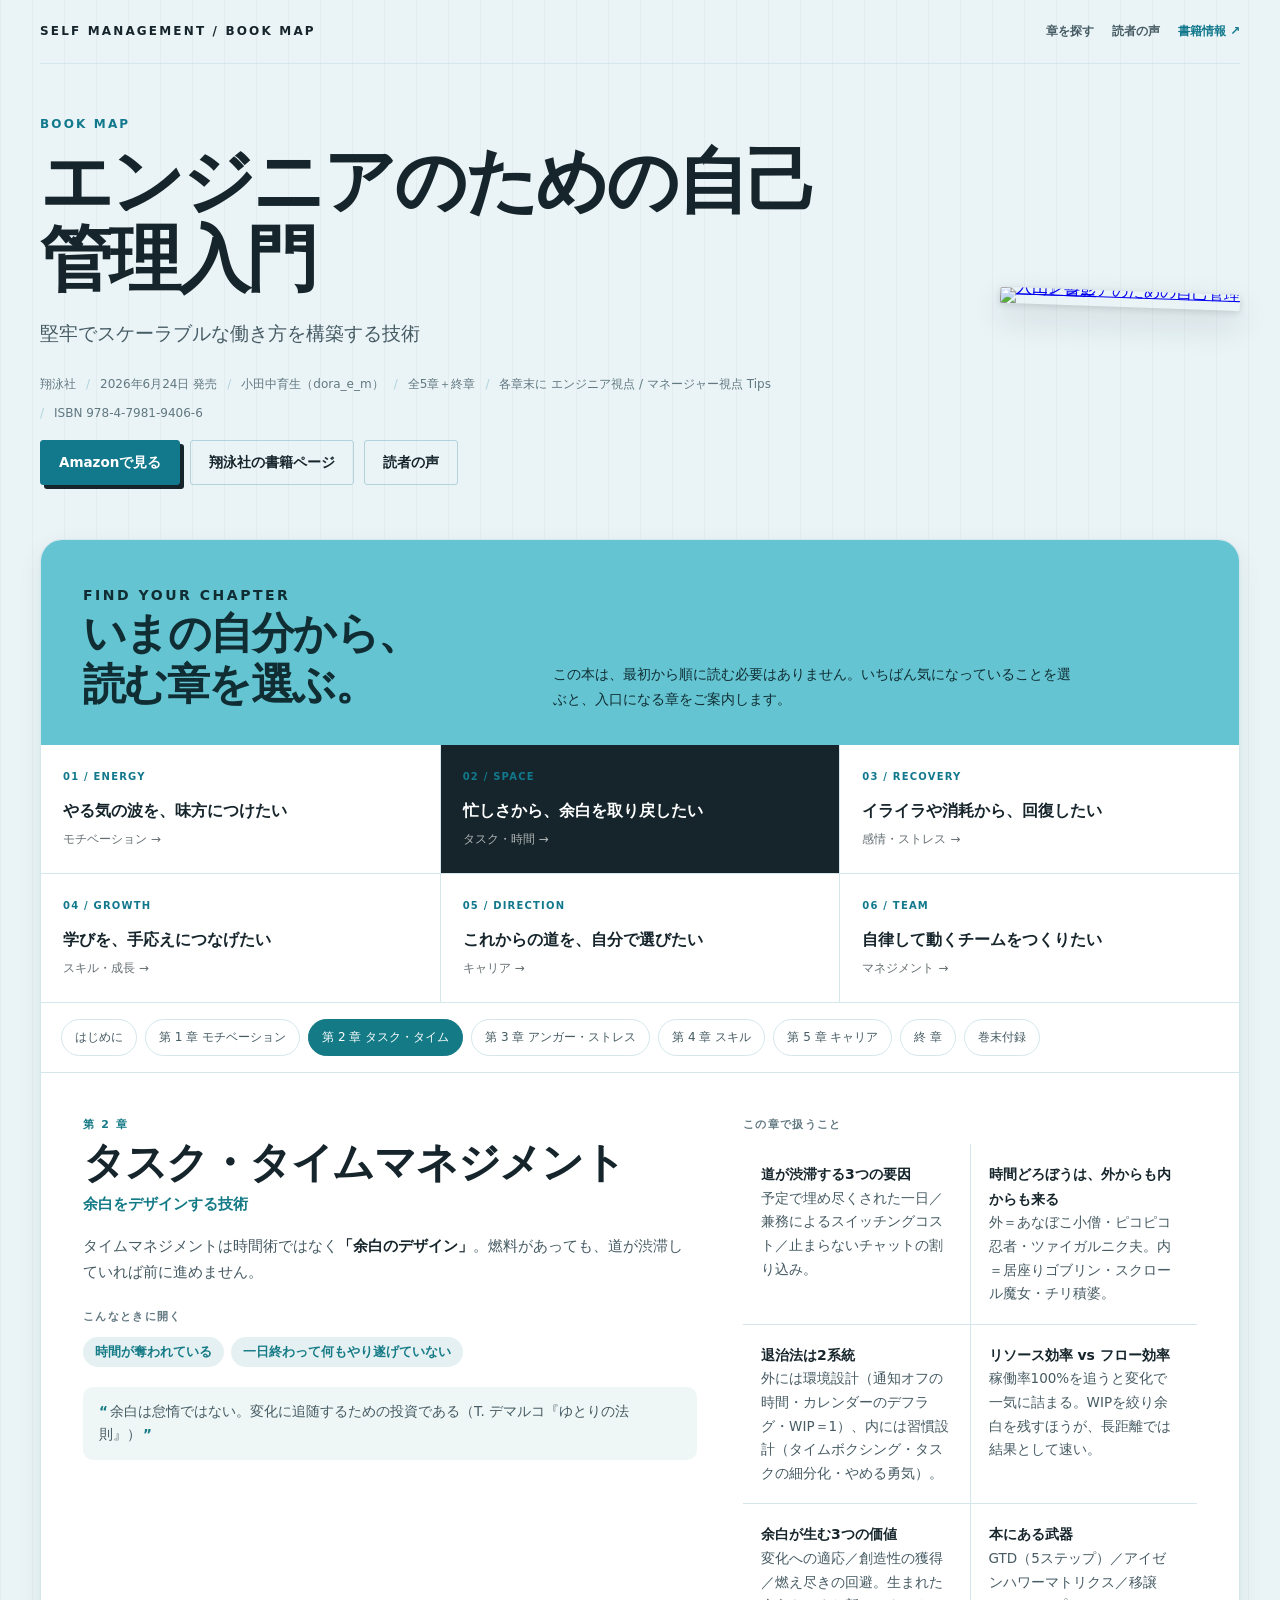
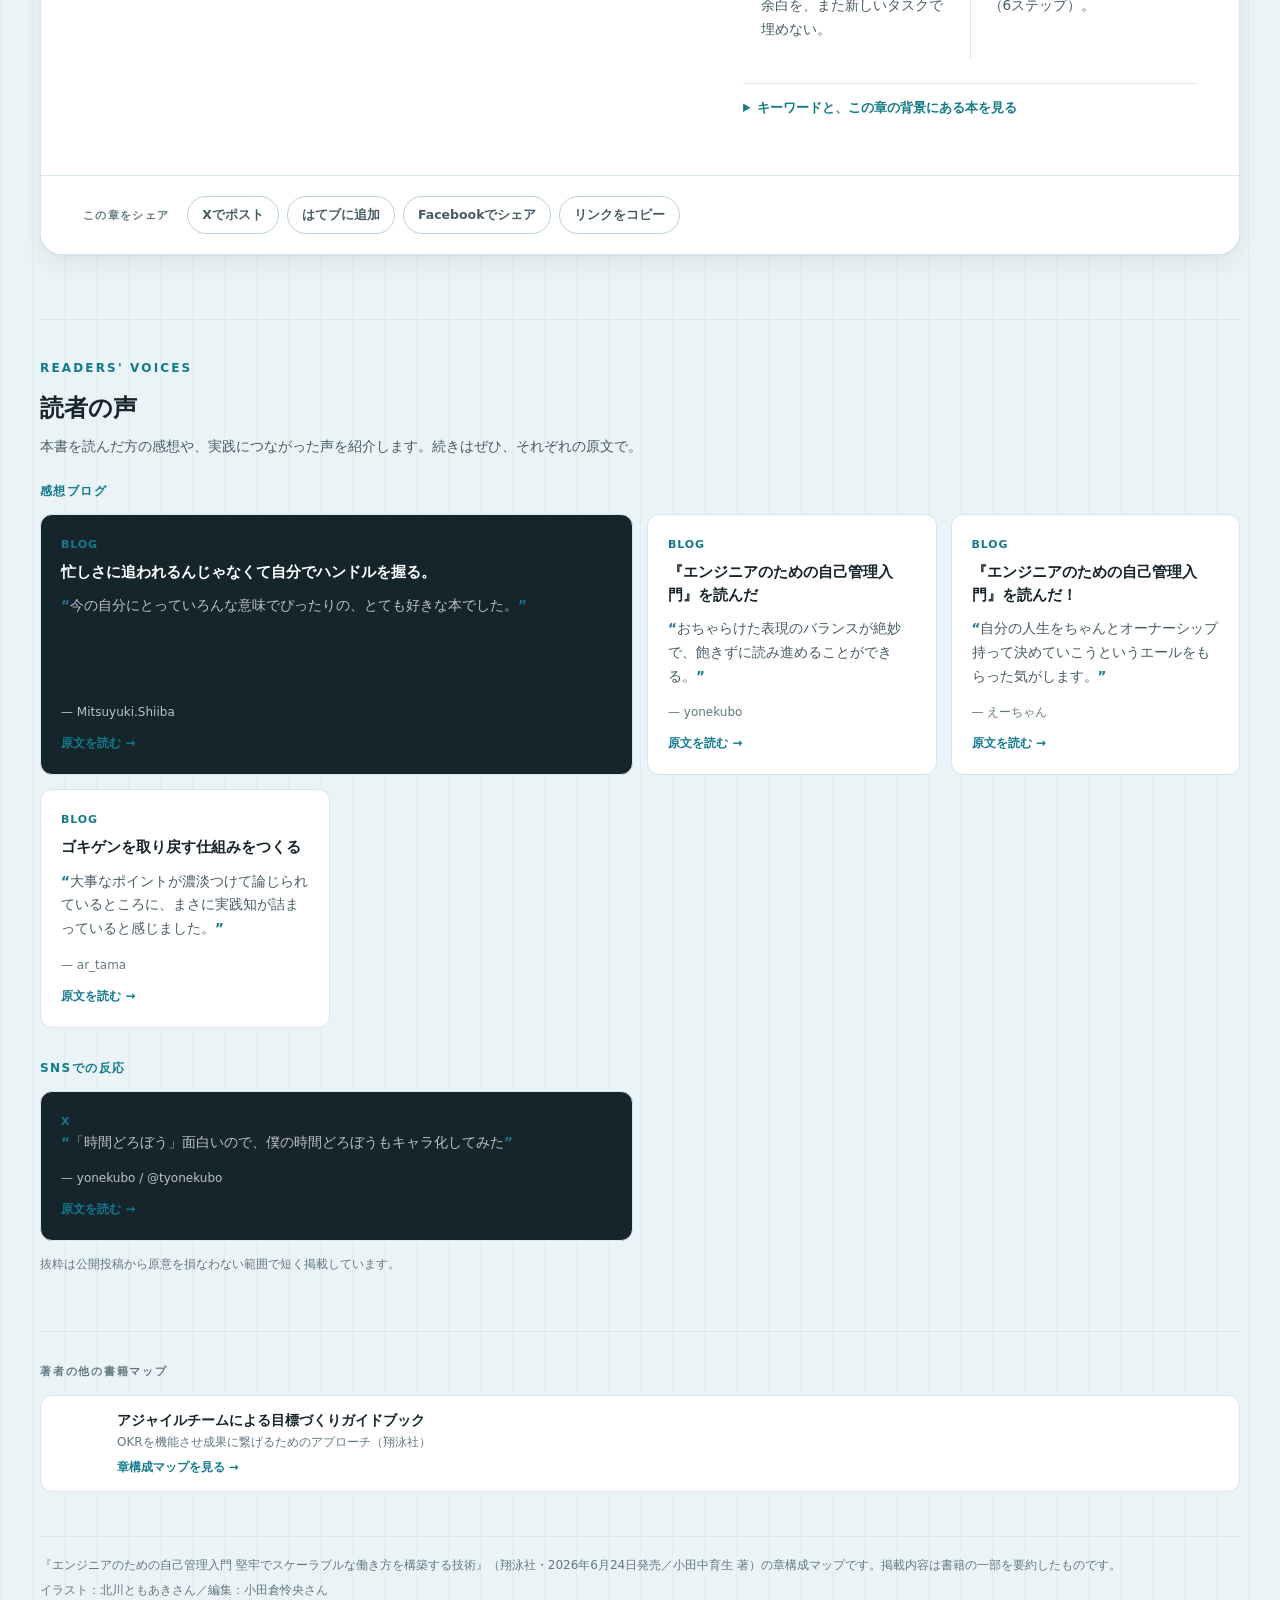
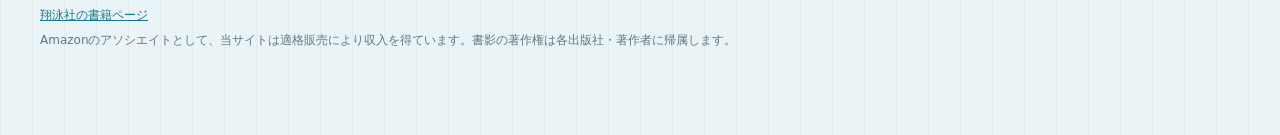
==== commit dd8c1309: "章ごとのURLと、SNSへの共有ボタンを追加 「この本いいよ」より「この章、まさに今の自分だった」のほうが届くので、 共有の単位をページ全体ではなく章にした。  - 章を切り替えるとURLに #<章キ" ====
--- a/index.html
+++ b/index.html
@@ -73,6 +73,7 @@
   <div class="interest-grid" id="interestGrid" aria-label="興味や悩みから章を選ぶ"></div>
   <nav class="chapter-nav" id="chapterNav" aria-label="目次から章を選ぶ"></nav>
   <article class="detail" id="detail" aria-live="polite"></article>
+  <div class="share" id="share"></div>
 </main>
 
 <section class="feedback" id="feedback" aria-labelledby="feedback-title">
--- a/assets/book-map.css
+++ b/assets/book-map.css
@@ -243,6 +243,28 @@
 .interest-card:focus-visible, .chapter-tab:focus-visible, .btn:focus-visible,
 .detail-more summary:focus-visible, .toplinks a:focus-visible {
   outline: 3px solid var(--accent); outline-offset: 3px;
+}
+
+/* ---------- SNSへの共有 ---------- */
+.share {
+  display: flex; flex-wrap: wrap; align-items: center; gap: 10px 18px;
+  padding: 20px 42px; border-top: 1px solid var(--line); background: var(--panel);
+}
+.share-label {
+  margin: 0; font-size: 11px; letter-spacing: .12em; font-weight: 700; color: var(--ink-soft);
+}
+.share-btns { display: flex; flex-wrap: wrap; align-items: center; gap: 8px; }
+.share-btn {
+  display: inline-block; font: inherit; font-size: 12.5px; font-weight: 600;
+  padding: 7px 14px; border-radius: 999px; cursor: pointer;
+  border: 1px solid var(--line-strong); background: transparent; color: var(--ink-mid);
+  text-decoration: none; transition: border-color .15s, color .15s, transform .15s;
+}
+.share-btn:hover { border-color: var(--dc); color: var(--dc); transform: translateY(-1px); }
+.share-btn:focus-visible { outline: 3px solid var(--accent); outline-offset: 3px; }
+.share-done { font-size: 12px; color: var(--dc); font-weight: 600; }
+@media (max-width: 560px) {
+  .share { padding: 18px 22px; }
 }
 
 /* ---------- 著者の他の書籍マップ ---------- */
